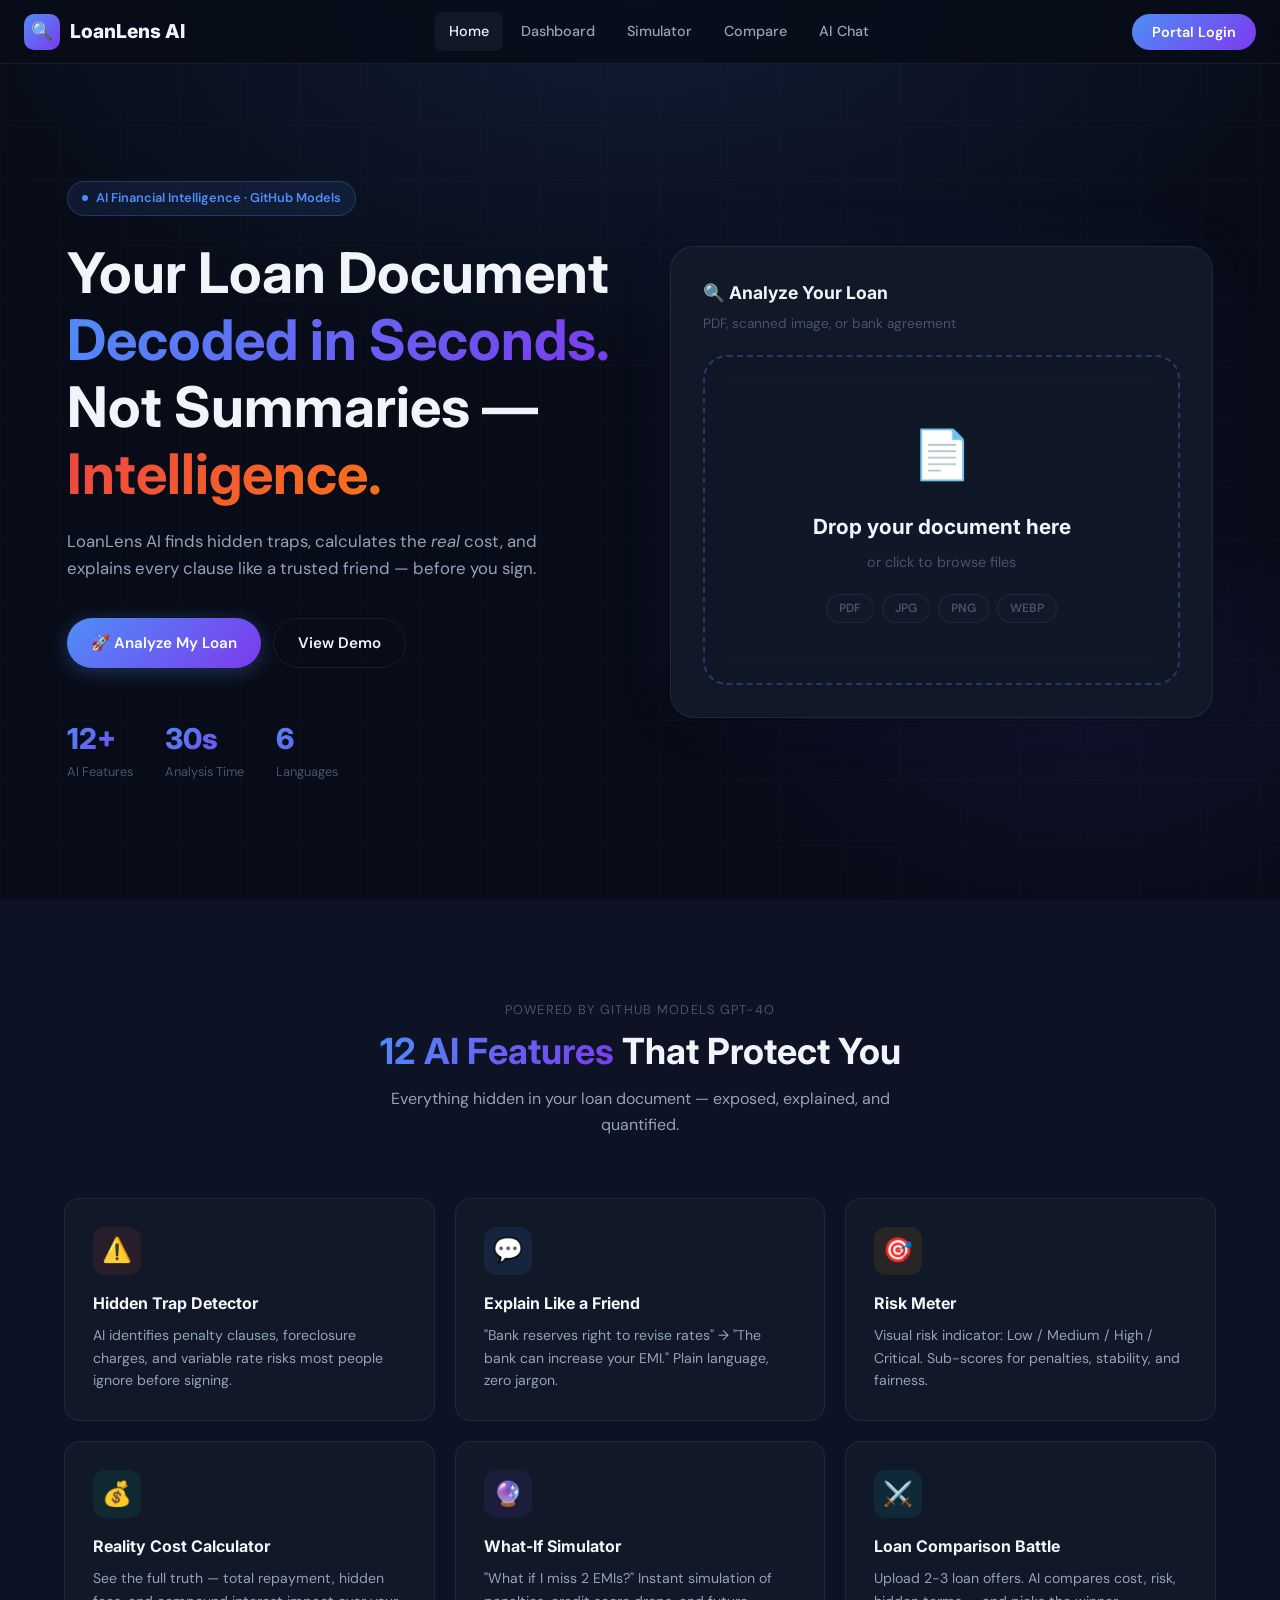
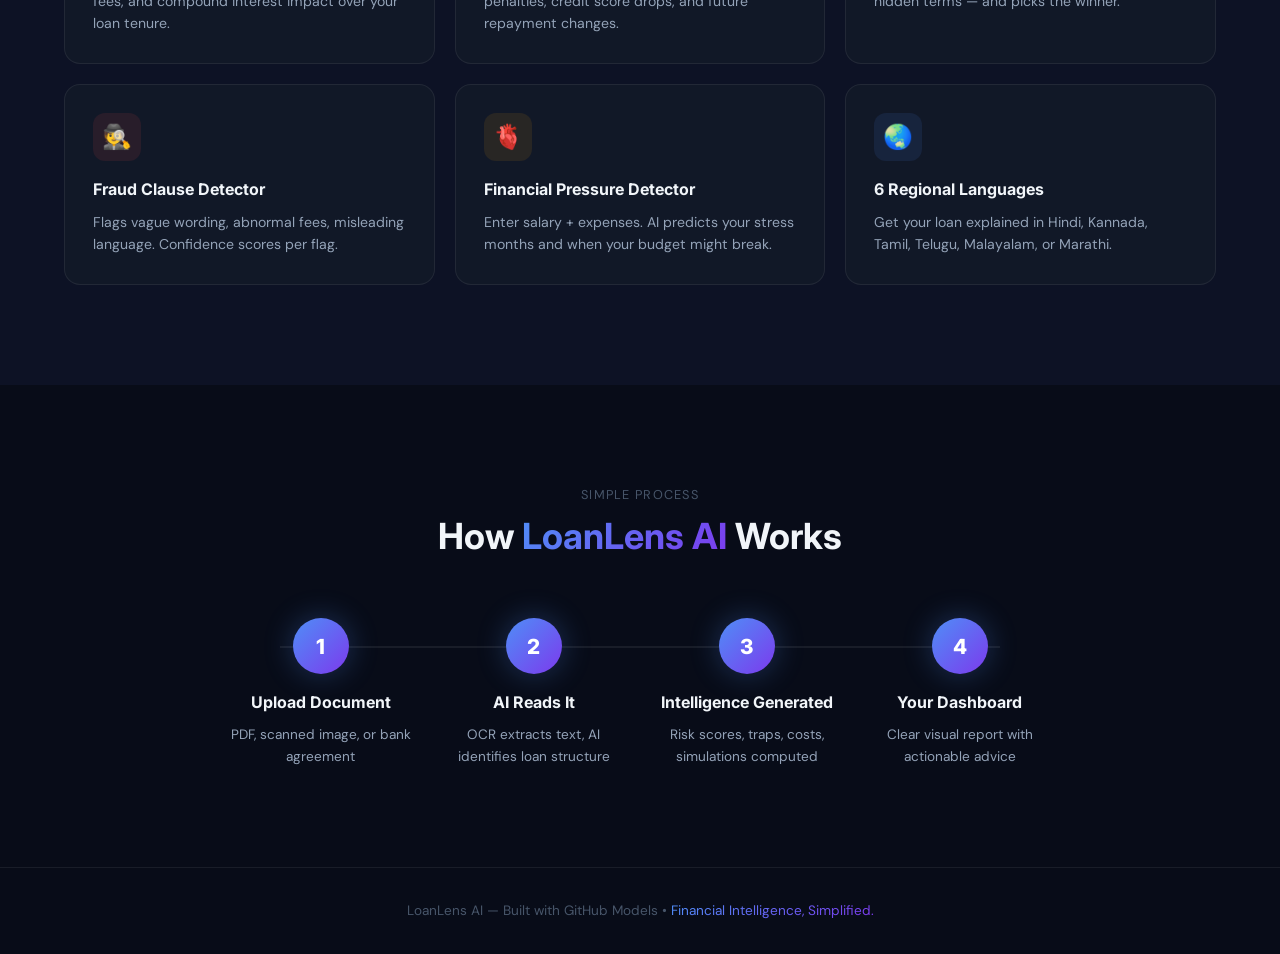
==== frontend/index.html @ 0284c85f "loan-application" ====
<!DOCTYPE html>
<html lang="en">
<head>
  <meta charset="UTF-8" />
  <meta name="viewport" content="width=device-width, initial-scale=1.0" />
  <title>LoanLens AI — AI Financial Intelligence Assistant</title>
  <meta name="description" content="LoanLens AI decodes loan documents — detecting hidden traps, calculating real costs, and explaining legal jargon in plain language." />
  <link rel="stylesheet" href="css/global.css" />
  <style>
    .hero {
      min-height: 100vh; display: flex; align-items: center;
      position: relative; overflow: hidden; padding-top: 64px;
    }
    .hero-bg {
      position: absolute; inset: 0; z-index: 0;
      background: radial-gradient(ellipse 80% 60% at 50% 0%, rgba(79,142,247,0.12) 0%, transparent 70%),
                  radial-gradient(ellipse 50% 40% at 85% 80%, rgba(124,58,237,0.08) 0%, transparent 60%);
    }
    .grid-lines {
      position: absolute; inset: 0; z-index: 0; opacity: 0.03;
      background-image: linear-gradient(rgba(255,255,255,.5) 1px,transparent 1px),
                        linear-gradient(90deg,rgba(255,255,255,.5) 1px,transparent 1px);
      background-size: 60px 60px;
    }
    .hero-inner {
      position: relative; z-index: 1;
      max-width: 1200px; margin: 0 auto; padding: 0 24px;
      display: grid; grid-template-columns: 1fr 1fr; gap: 60px; align-items: center;
    }
    .hero-tag {
      display: inline-flex; align-items: center; gap: 8px;
      background: rgba(79,142,247,0.1); border: 1px solid rgba(79,142,247,0.25);
      border-radius: var(--radius-full); padding: 6px 14px;
      font-size: 0.8rem; font-weight: 600; color: var(--blue);
      margin-bottom: 24px;
    }
    .hero-tag .dot { width:6px;height:6px;background:var(--blue);border-radius:50%; }
    .hero-title { margin-bottom: 20px; }
    .hero-desc { margin-bottom: 36px; font-size: 1.05rem; max-width: 480px; }
    .hero-cta { display: flex; gap: 12px; margin-bottom: 48px; }
    .hero-stats { display: flex; gap: 32px; }
    .hero-stat .num { font-family:'Inter',sans-serif; font-size:1.8rem; font-weight:800; }
    .hero-stat .lbl { font-size:0.8rem; color:var(--text-muted); }

    .upload-card {
      background: var(--bg-card); border: 1px solid var(--border);
      border-radius: var(--radius-xl); padding: 32px;
      box-shadow: var(--shadow-card), var(--shadow-glow);
    }
    .upload-card-title { font-family:'Inter',sans-serif; font-weight:700; font-size:1.1rem; margin-bottom:6px; }
    .upload-card-sub { color:var(--text-muted); font-size:.85rem; margin-bottom:20px; }
    #upload-progress { display:none; text-align:center; padding:16px 0; }
    .progress-step { display:flex;align-items:center;gap:10px;font-size:.85rem;color:var(--text-muted);padding:6px 0; }
    .progress-step.active { color:var(--blue); }
    .progress-step.done { color:var(--green); }
    #upload-error { display:none; margin-top:16px; color:var(--red); font-size:.9rem; background:rgba(239,68,68,0.1); padding:12px; border-radius:var(--radius-sm); }

    .features-section { padding: 100px 0; background: var(--bg-secondary); }
    .section-top { text-align:center; margin-bottom:60px; }
    .section-label { font-size:.8rem; color:var(--text-muted); text-transform:uppercase; letter-spacing:.1em; margin-bottom:10px; }
    .features-grid { display:grid; grid-template-columns:repeat(auto-fit,minmax(280px,1fr)); gap:20px; max-width:1200px; margin:0 auto; padding:0 24px; }
    .feature-card { background:var(--bg-card); border:1px solid var(--border); border-radius:var(--radius-lg); padding:28px; transition:all .3s; }
    .feature-card:hover { border-color:var(--border-accent); transform:translateY(-4px); box-shadow:var(--shadow-blue); }
    .feature-icon { width:48px;height:48px;border-radius:var(--radius-md);display:flex;align-items:center;justify-content:center;font-size:1.5rem;margin-bottom:16px; }
    .feature-title { font-family:'Inter',sans-serif; font-weight:700; margin-bottom:8px; }
    .feature-desc { font-size:.88rem; color:var(--text-secondary); line-height:1.6; }

    .how-section { padding:100px 0; }
    .steps { display:flex; gap:0; max-width:900px; margin:0 auto; padding:0 24px; position:relative; }
    .steps::before { content:''; position:absolute; top:28px; left:90px; right:90px; height:2px; background:var(--border); }
    .step { flex:1; text-align:center; position:relative; z-index:1; padding:0 16px; }
    .step-num { width:56px;height:56px;border-radius:50%;background:var(--grad-blue);color:#fff; font-family:'Inter',sans-serif;font-size:1.3rem;font-weight:800; display:flex;align-items:center;justify-content:center; margin:0 auto 16px; box-shadow:0 0 30px rgba(79,142,247,.3); }
    .step-title { font-family:'Inter',sans-serif; font-weight:700; margin-bottom:8px; }
    .step-desc { font-size:.85rem; color:var(--text-secondary); }
    footer { padding:32px 0; border-top:1px solid var(--border); text-align:center; color:var(--text-muted); font-size:.85rem; }

    @media(max-width:900px){
      .hero-inner { grid-template-columns:1fr; }
      .hero-upload { display:none; }
      .steps { flex-direction:column; gap:32px; }
      .steps::before { display:none; }
    }
  </style>
</head>
<body>
<nav class="navbar">
  <div class="nav-brand"><div class="logo-icon">🔍</div>LoanLens AI</div>
  <div class="nav-links">
    <a href="index.html" class="active">Home</a>
    <a href="dashboard.html">Dashboard</a>
    <a href="simulator.html">Simulator</a>
    <a href="compare.html">Compare</a>
    <a href="chat.html">AI Chat</a>
  </div>
  <div id="navCtaArea">
    <button class="nav-cta" onclick="window.location.href='auth.html'">Portal Login</button>
  </div>
</nav>

<section class="hero">
  <div class="hero-bg"></div><div class="grid-lines"></div>
  <div class="hero-inner">
    <div class="animate-fade-up">
      <div class="hero-tag"><span class="dot"></span> AI Financial Intelligence · GitHub Models</div>
      <h1 class="hero-title">
        Your Loan Document<br>
        <span class="grad-text">Decoded in Seconds.</span><br>
        Not Summaries —<br>
        <span class="grad-text-danger">Intelligence.</span>
      </h1>
      <p class="hero-desc">LoanLens AI finds hidden traps, calculates the <em>real</em> cost, and explains every clause like a trusted friend — before you sign.</p>
      <div class="hero-cta">
        <button class="btn btn-primary" onclick="triggerUploadGuard()">🚀 Analyze My Loan</button>
        <a href="dashboard.html?demo=1" class="btn btn-secondary">View Demo</a>
      </div>
      <div class="hero-stats">
        <div class="hero-stat"><div class="num grad-text">12+</div><div class="lbl">AI Features</div></div>
        <div class="hero-stat"><div class="num grad-text">30s</div><div class="lbl">Analysis Time</div></div>
        <div class="hero-stat"><div class="num grad-text">6</div><div class="lbl">Languages</div></div>
      </div>
    </div>

    <div class="hero-upload animate-fade-up" style="animation-delay:.2s">
      <div class="upload-card">
        <div class="upload-card-title">🔍 Analyze Your Loan</div>
        <div class="upload-card-sub">PDF, scanned image, or bank agreement</div>
        <div class="upload-zone" id="dropZone">
          <div class="upload-icon">📄</div>
          <div class="upload-title">Drop your document here</div>
          <div class="upload-subtitle">or click to browse files</div>
          <div class="upload-formats">
            <span class="upload-format-tag">PDF</span>
            <span class="upload-format-tag">JPG</span>
            <span class="upload-format-tag">PNG</span>
            <span class="upload-format-tag">WEBP</span>
          </div>
        </div>
        <input type="file" id="fileInput" accept=".pdf,.jpg,.jpeg,.png,.webp,.tiff,.bmp" style="display:none" />

        <div id="upload-progress">
          <div class="loading-spinner" style="margin:0 auto 16px"></div>
          <div style="font-weight:600;margin-bottom:12px" id="prog-label">Analyzing document…</div>
          <div class="progress-step active" id="ps1"><span>⏳</span> Extracting text</div>
          <div class="progress-step" id="ps2"><span>○</span> Detecting hidden traps</div>
          <div class="progress-step" id="ps3"><span>○</span> Calculating risk score</div>
          <div class="progress-step" id="ps4"><span>○</span> Computing real cost</div>
          <div class="progress-step" id="ps5"><span>○</span> Building dashboard</div>
        </div>
        <div id="upload-error"></div>
      </div>
    </div>
  </div>
</section>

<section class="features-section">
  <div class="section-top">
    <div class="section-label">Powered by GitHub Models GPT-4o</div>
    <h2><span class="grad-text">12 AI Features</span> That Protect You</h2>
    <p style="color:var(--text-secondary);max-width:500px;margin:.8rem auto 0">Everything hidden in your loan document — exposed, explained, and quantified.</p>
  </div>
  <div class="features-grid">
    <div class="feature-card"><div class="feature-icon" style="background:rgba(239,68,68,.1)">⚠️</div><div class="feature-title">Hidden Trap Detector</div><div class="feature-desc">AI identifies penalty clauses, foreclosure charges, and variable rate risks most people ignore before signing.</div></div>
    <div class="feature-card"><div class="feature-icon" style="background:rgba(79,142,247,.1)">💬</div><div class="feature-title">Explain Like a Friend</div><div class="feature-desc">"Bank reserves right to revise rates" → "The bank can increase your EMI." Plain language, zero jargon.</div></div>
    <div class="feature-card"><div class="feature-icon" style="background:rgba(245,158,11,.1)">🎯</div><div class="feature-title">Risk Meter</div><div class="feature-desc">Visual risk indicator: Low / Medium / High / Critical. Sub-scores for penalties, stability, and fairness.</div></div>
    <div class="feature-card"><div class="feature-icon" style="background:rgba(16,185,129,.1)">💰</div><div class="feature-title">Reality Cost Calculator</div><div class="feature-desc">See the full truth — total repayment, hidden fees, and compound interest impact over your loan tenure.</div></div>
    <div class="feature-card"><div class="feature-icon" style="background:rgba(124,58,237,.1)">🔮</div><div class="feature-title">What-If Simulator</div><div class="feature-desc">"What if I miss 2 EMIs?" Instant simulation of penalties, credit score drops, and future repayment changes.</div></div>
    <div class="feature-card"><div class="feature-icon" style="background:rgba(6,182,212,.1)">⚔️</div><div class="feature-title">Loan Comparison Battle</div><div class="feature-desc">Upload 2-3 loan offers. AI compares cost, risk, hidden terms — and picks the winner.</div></div>
    <div class="feature-card"><div class="feature-icon" style="background:rgba(239,68,68,.1)">🕵️</div><div class="feature-title">Fraud Clause Detector</div><div class="feature-desc">Flags vague wording, abnormal fees, misleading language. Confidence scores per flag.</div></div>
    <div class="feature-card"><div class="feature-icon" style="background:rgba(245,158,11,.1)">🫀</div><div class="feature-title">Financial Pressure Detector</div><div class="feature-desc">Enter salary + expenses. AI predicts your stress months and when your budget might break.</div></div>
    <div class="feature-card"><div class="feature-icon" style="background:rgba(79,142,247,.1)">🌏</div><div class="feature-title">6 Regional Languages</div><div class="feature-desc">Get your loan explained in Hindi, Kannada, Tamil, Telugu, Malayalam, or Marathi.</div></div>
  </div>
</section>

<section class="how-section">
  <div class="section-top" style="padding:0 24px">
    <div class="section-label">Simple Process</div>
    <h2>How <span class="grad-text">LoanLens AI</span> Works</h2>
  </div>
  <div class="steps">
    <div class="step"><div class="step-num">1</div><div class="step-title">Upload Document</div><div class="step-desc">PDF, scanned image, or bank agreement</div></div>
    <div class="step"><div class="step-num">2</div><div class="step-title">AI Reads It</div><div class="step-desc">OCR extracts text, AI identifies loan structure</div></div>
    <div class="step"><div class="step-num">3</div><div class="step-title">Intelligence Generated</div><div class="step-desc">Risk scores, traps, costs, simulations computed</div></div>
    <div class="step"><div class="step-num">4</div><div class="step-title">Your Dashboard</div><div class="step-desc">Clear visual report with actionable advice</div></div>
  </div>
</section>

<footer><div>LoanLens AI &mdash; Built with GitHub Models &bull; <span class="grad-text">Financial Intelligence, Simplified.</span></div></footer>
<div class="toast-container" id="toastBox"></div>

<script>
const API = 'http://localhost:5000';
const dropZone = document.getElementById('dropZone');
const fileInput = document.getElementById('fileInput');

// Profile logic
const user = JSON.parse(localStorage.getItem('ll_user') || 'null');
if(user) {
  document.getElementById('navCtaArea').innerHTML = `
    <span style="font-size:0.85rem; font-weight:700; color:var(--text-secondary); margin-right:12px;">👤 Hi, ${user.name}</span>
    <button class="nav-cta" style="background:var(--red-glow); color:var(--red); border-color:transparent;" onclick="logout()">Logout</button>
  `;
}

function logout() {
  localStorage.removeItem('ll_user');
  window.location.reload();
}

function triggerUploadGuard() {
  if(!localStorage.getItem('ll_user')) {
    toast("🔒 Portal Login required to analyze documents!", "info");
    setTimeout(() => window.location.href = 'auth.html', 1000);
    return;
  }
  fileInput.click();
}

dropZone.addEventListener('click', () => triggerUploadGuard());
dropZone.addEventListener('dragover', e => { e.preventDefault(); dropZone.classList.add('drag-over'); });
dropZone.addEventListener('dragleave', () => dropZone.classList.remove('drag-over'));
dropZone.addEventListener('drop', e => { e.preventDefault(); dropZone.classList.remove('drag-over'); if (e.dataTransfer.files[0]) handleFile(e.dataTransfer.files[0]); });
fileInput.addEventListener('change', () => { if (fileInput.files[0]) handleFile(fileInput.files[0]); });

function step(n, s) {
  const el = document.getElementById('ps'+n);
  if (!el) return;
  el.className = 'progress-step ' + s;
  el.querySelector('span').textContent = s==='done'?'✅':s==='active'?'⏳':'○';
}

async function handleFile(file) {
  if(!localStorage.getItem('ll_user')) {
    window.location.href = 'auth.html';
    return;
  }
  dropZone.style.display = 'none';
  document.getElementById('upload-progress').style.display = 'block';
  document.getElementById('upload-error').style.display = 'none';
  step(1,'active');

  try {
    const fd = new FormData(); fd.append('file', file);
    const ur = await fetch(`${API}/api/upload`, {method:'POST', body:fd});
    const ud = await ur.json();
    if (!ur.ok) throw new Error(ud.error || 'Upload failed');
    step(1,'done'); step(2,'active');
    localStorage.setItem('ll_doc_id', ud.doc_id);
    localStorage.setItem('ll_filename', ud.filename);

    setTimeout(()=>{ step(2,'done'); step(3,'active'); }, 4000);
    setTimeout(()=>{ step(3,'done'); step(4,'active'); }, 9000);
    setTimeout(()=>{ step(4,'done'); step(5,'active'); }, 14000);

    const ar = await fetch(`${API}/api/analyze/${ud.doc_id}`, {method:'POST'});
    const ad = await ar.json();
    if (!ar.ok) throw new Error(ad.error || 'Analysis failed');
    step(5,'done');
    localStorage.setItem('ll_analysis', JSON.stringify(ad));
    toast('✅ Done! Loading dashboard…','success');
    setTimeout(() => window.location.href='dashboard.html', 800);
  } catch(e) {
    dropZone.style.display = 'block';
    document.getElementById('upload-progress').style.display = 'none';
    const err = document.getElementById('upload-error');
    err.textContent = '⚠️ ' + e.message; err.style.display='block';
    toast('❌ ' + e.message, 'error');
  }
}

function toast(msg, type='info') {
  const c = document.getElementById('toastBox');
  const t = document.createElement('div');
  t.className = `toast ${type}`; t.textContent = msg;
  c.appendChild(t); setTimeout(() => t.remove(), 3500);
}
</script>
</body>
</html>
---- frontend/css/global.css ----
/* ============================================================
   LoanLens AI — Global Design System
   ============================================================ */

@import url('https://fonts.googleapis.com/css2?family=Inter:wght@300;400;500;600;700;800;900&family=DM+Sans:wght@300;400;500;600;700&family=JetBrains+Mono:wght@400;500&display=swap');

/* ── CSS Variables ─────────────────────────────────────── */
:root {
  /* Base Colors */
  --bg-primary:     #080C18;
  --bg-secondary:   #0D1225;
  --bg-card:        #111827;
  --bg-card-hover:  #162035;
  --bg-glass:       rgba(17, 24, 39, 0.7);

  /* Accent Colors */
  --blue:           #4F8EF7;
  --blue-dark:      #2563EB;
  --blue-glow:      rgba(79, 142, 247, 0.25);
  --purple:         #7C3AED;
  --purple-glow:    rgba(124, 58, 237, 0.2);
  --cyan:           #06B6D4;

  /* Status Colors */
  --green:          #10B981;
  --green-glow:     rgba(16, 185, 129, 0.2);
  --amber:          #F59E0B;
  --amber-glow:     rgba(245, 158, 11, 0.2);
  --orange:         #F97316;
  --orange-glow:    rgba(249, 115, 22, 0.2);
  --red:            #EF4444;
  --red-glow:       rgba(239, 68, 68, 0.2);
  --red-dark:       #DC2626;

  /* Text */
  --text-primary:   #F1F5F9;
  --text-secondary: #94A3B8;
  --text-muted:     #475569;
  --text-accent:    #4F8EF7;

  /* Borders */
  --border:         rgba(255,255,255,0.07);
  --border-accent:  rgba(79,142,247,0.3);
  --border-glow:    rgba(79,142,247,0.5);

  /* Gradients */
  --grad-blue:      linear-gradient(135deg, #4F8EF7, #7C3AED);
  --grad-danger:    linear-gradient(135deg, #EF4444, #F97316);
  --grad-safe:      linear-gradient(135deg, #10B981, #06B6D4);
  --grad-amber:     linear-gradient(135deg, #F59E0B, #F97316);
  --grad-hero:      linear-gradient(135deg, #080C18 0%, #0D1225 50%, #111827 100%);

  /* Spacing */
  --radius-sm:  8px;
  --radius-md:  12px;
  --radius-lg:  16px;
  --radius-xl:  24px;
  --radius-full: 9999px;

  /* Shadows */
  --shadow-blue:    0 0 30px rgba(79,142,247,0.15);
  --shadow-card:    0 4px 24px rgba(0,0,0,0.4);
  --shadow-glow:    0 0 60px rgba(79,142,247,0.08);
}

/* ── Reset ──────────────────────────────────────────────── */
*, *::before, *::after { box-sizing: border-box; margin: 0; padding: 0; }
html { scroll-behavior: smooth; }
body {
  font-family: 'DM Sans', sans-serif;
  background: var(--bg-primary);
  color: var(--text-primary);
  min-height: 100vh;
  line-height: 1.6;
  overflow-x: hidden;
}
a { color: inherit; text-decoration: none; }
button { cursor: pointer; font-family: inherit; }
img { max-width: 100%; }

/* ── Scrollbar ──────────────────────────────────────────── */
::-webkit-scrollbar { width: 6px; }
::-webkit-scrollbar-track { background: var(--bg-secondary); }
::-webkit-scrollbar-thumb { background: var(--border-accent); border-radius: 3px; }

/* ── Typography ─────────────────────────────────────────── */
h1,h2,h3,h4,h5,h6 { font-family: 'Inter', sans-serif; font-weight: 700; line-height: 1.2; }
h1 { font-size: clamp(2rem, 5vw, 3.5rem); }
h2 { font-size: clamp(1.5rem, 3vw, 2.25rem); }
h3 { font-size: clamp(1.1rem, 2vw, 1.5rem); }
p  { color: var(--text-secondary); }

/* ── Layout ─────────────────────────────────────────────── */
.container { max-width: 1200px; margin: 0 auto; padding: 0 24px; }
.page-wrapper { display: flex; min-height: 100vh; }

/* ── Navbar ─────────────────────────────────────────────── */
.navbar {
  position: fixed; top: 0; left: 0; right: 0; z-index: 100;
  background: rgba(8,12,24,0.85);
  backdrop-filter: blur(20px);
  border-bottom: 1px solid var(--border);
  padding: 0 24px;
  height: 64px;
  display: flex; align-items: center; justify-content: space-between;
}
.nav-brand {
  display: flex; align-items: center; gap: 10px;
  font-family: 'Inter', sans-serif; font-weight: 800; font-size: 1.2rem;
}
.nav-brand .logo-icon {
  width: 36px; height: 36px; border-radius: 10px;
  background: var(--grad-blue);
  display: flex; align-items: center; justify-content: center;
  font-size: 1.1rem;
}
.nav-links { display: flex; align-items: center; gap: 4px; }
.nav-links a {
  padding: 8px 14px; border-radius: var(--radius-sm);
  font-size: 0.9rem; font-weight: 500; color: var(--text-secondary);
  transition: all 0.2s;
}
.nav-links a:hover, .nav-links a.active {
  background: var(--bg-card); color: var(--text-primary);
}
.nav-cta {
  background: var(--grad-blue); border: none;
  padding: 9px 20px; border-radius: var(--radius-full);
  font-size: 0.9rem; font-weight: 600; color: #fff;
  transition: all 0.2s;
}
.nav-cta:hover { opacity: 0.85; transform: translateY(-1px); }

/* ── Sidebar (Dashboard Layout) ─────────────────────────── */
.sidebar {
  width: 240px; min-height: 100vh;
  background: var(--bg-secondary);
  border-right: 1px solid var(--border);
  position: fixed; top: 64px; left: 0; bottom: 0;
  padding: 24px 12px;
  display: flex; flex-direction: column; gap: 4px;
  overflow-y: auto;
}
.sidebar-label {
  font-size: 0.7rem; font-weight: 600; text-transform: uppercase;
  letter-spacing: 0.08em; color: var(--text-muted);
  padding: 16px 12px 8px;
}
.sidebar-item {
  display: flex; align-items: center; gap: 10px;
  padding: 10px 12px; border-radius: var(--radius-sm);
  font-size: 0.9rem; font-weight: 500; color: var(--text-secondary);
  transition: all 0.2s; cursor: pointer; border: none;
  background: none; width: 100%; text-align: left;
}
.sidebar-item:hover { background: var(--bg-card); color: var(--text-primary); }
.sidebar-item.active { background: var(--blue-glow); color: var(--blue); }
.sidebar-item .icon { font-size: 1rem; width: 20px; text-align: center; }

.main-content {
  margin-left: 240px;
  margin-top: 64px;
  padding: 32px;
  flex: 1;
  min-height: calc(100vh - 64px);
}

/* ── Cards ──────────────────────────────────────────────── */
.card {
  background: var(--bg-card);
  border: 1px solid var(--border);
  border-radius: var(--radius-lg);
  padding: 24px;
  transition: all 0.3s;
}
.card:hover { border-color: var(--border-accent); box-shadow: var(--shadow-blue); }
.card-glass {
  background: var(--bg-glass);
  backdrop-filter: blur(12px);
  border: 1px solid var(--border);
  border-radius: var(--radius-lg);
  padding: 24px;
}
.card-header { display: flex; align-items: center; justify-content: space-between; margin-bottom: 20px; }
.card-title { font-family: 'Inter', sans-serif; font-weight: 700; font-size: 1rem; display: flex; align-items: center; gap: 8px; }

/* ── Buttons ─────────────────────────────────────────────── */
.btn {
  display: inline-flex; align-items: center; justify-content: center; gap: 8px;
  padding: 12px 24px; border-radius: var(--radius-full);
  font-size: 0.95rem; font-weight: 600; border: none;
  transition: all 0.25s; cursor: pointer;
}
.btn-primary {
  background: var(--grad-blue); color: #fff;
  box-shadow: 0 4px 20px rgba(79,142,247,0.3);
}
.btn-primary:hover { transform: translateY(-2px); box-shadow: 0 8px 30px rgba(79,142,247,0.4); }
.btn-secondary {
  background: transparent; color: var(--text-primary);
  border: 1px solid var(--border);
}
.btn-secondary:hover { border-color: var(--border-accent); background: var(--bg-card); }
.btn-danger { background: var(--grad-danger); color: #fff; }
.btn-success { background: var(--grad-safe); color: #fff; }
.btn-sm { padding: 8px 16px; font-size: 0.85rem; }

/* ── Badges ─────────────────────────────────────────────── */
.badge {
  display: inline-flex; align-items: center; gap: 4px;
  padding: 4px 10px; border-radius: var(--radius-full);
  font-size: 0.75rem; font-weight: 600; text-transform: uppercase; letter-spacing: 0.05em;
}
.badge-green  { background: var(--green-glow);  color: var(--green);  }
.badge-amber  { background: var(--amber-glow);  color: var(--amber);  }
.badge-orange { background: var(--orange-glow); color: var(--orange); }
.badge-red    { background: var(--red-glow);    color: var(--red);    }
.badge-blue   { background: var(--blue-glow);   color: var(--blue);   }
.badge-purple { background: var(--purple-glow); color: var(--purple); }

/* ── Risk Meter ─────────────────────────────────────────── */
.risk-meter-wrap { position: relative; width: 180px; height: 180px; margin: 0 auto; }
.risk-meter-svg { width: 100%; height: 100%; }
.risk-label { position: absolute; bottom: 20px; left: 50%; transform: translateX(-50%); text-align: center; }
.risk-score-text { font-family: 'Inter', sans-serif; font-size: 2rem; font-weight: 800; }
.risk-level-text { font-size: 0.8rem; font-weight: 600; text-transform: uppercase; letter-spacing: 0.05em; }

/* ── Progress Bar ────────────────────────────────────────── */
.progress-wrap { margin-bottom: 16px; }
.progress-label { display: flex; justify-content: space-between; margin-bottom: 6px; font-size: 0.85rem; }
.progress-bar {
  height: 8px; background: var(--border);
  border-radius: var(--radius-full); overflow: hidden;
}
.progress-fill {
  height: 100%; border-radius: var(--radius-full);
  transition: width 1.2s cubic-bezier(0.4,0,0.2,1);
  background: var(--grad-blue);
}

/* ── Alert / Trap Cards ─────────────────────────────────── */
.trap-card {
  border-radius: var(--radius-md); padding: 18px;
  border-left: 3px solid var(--red);
  background: linear-gradient(90deg, rgba(239,68,68,0.06) 0%, var(--bg-card) 100%);
  margin-bottom: 12px; transition: all 0.25s;
}
.trap-card:hover { transform: translateX(4px); }
.trap-card.severity-critical { border-left-color: var(--red); }
.trap-card.severity-high     { border-left-color: var(--orange); background: linear-gradient(90deg, rgba(249,115,22,0.06) 0%, var(--bg-card) 100%); }
.trap-card.severity-medium   { border-left-color: var(--amber); background: linear-gradient(90deg, rgba(245,158,11,0.06) 0%, var(--bg-card) 100%); }
.trap-card.severity-low      { border-left-color: var(--green); background: linear-gradient(90deg, rgba(16,185,129,0.06) 0%, var(--bg-card) 100%); }
.trap-title { font-family: 'Inter', sans-serif; font-weight: 700; font-size: 0.95rem; margin-bottom: 6px; display: flex; align-items: center; gap: 8px; }
.trap-legal { font-family: 'JetBrains Mono', monospace; font-size: 0.8rem; color: var(--text-muted); background: rgba(0,0,0,0.3); padding: 8px 12px; border-radius: var(--radius-sm); margin: 8px 0; }
.trap-plain { font-size: 0.9rem; color: var(--text-secondary); }
.trap-impact { font-size: 0.85rem; color: var(--amber); margin-top: 6px; }
.trap-advice { font-size: 0.85rem; color: var(--green); margin-top: 4px; }

/* ── Upload Zone ─────────────────────────────────────────── */
.upload-zone {
  border: 2px dashed var(--border-accent);
  border-radius: var(--radius-xl);
  padding: 60px 40px;
  text-align: center;
  background: var(--bg-glass);
  backdrop-filter: blur(12px);
  transition: all 0.3s;
  cursor: pointer;
  position: relative;
}
.upload-zone:hover, .upload-zone.drag-over {
  border-color: var(--blue);
  background: rgba(79,142,247,0.05);
  box-shadow: 0 0 40px rgba(79,142,247,0.15);
}
.upload-icon { font-size: 3rem; margin-bottom: 16px; }
.upload-title { font-family: 'Inter', sans-serif; font-weight: 700; font-size: 1.3rem; margin-bottom: 8px; }
.upload-subtitle { color: var(--text-muted); font-size: 0.9rem; }
.upload-formats { display: flex; gap: 8px; justify-content: center; margin-top: 20px; flex-wrap: wrap; }
.upload-format-tag {
  padding: 4px 12px; border-radius: var(--radius-full);
  background: var(--bg-card); border: 1px solid var(--border);
  font-size: 0.75rem; font-weight: 600; color: var(--text-muted);
  text-transform: uppercase;
}

/* ── Stat Card ───────────────────────────────────────────── */
.stat-grid { display: grid; grid-template-columns: repeat(auto-fit, minmax(180px, 1fr)); gap: 16px; margin-bottom: 32px; }
.stat-card {
  background: var(--bg-card); border: 1px solid var(--border);
  border-radius: var(--radius-md); padding: 20px;
  position: relative; overflow: hidden;
  transition: all 0.3s;
}
.stat-card::before {
  content: ''; position: absolute; top: 0; left: 0; right: 0; height: 2px;
  background: var(--grad-blue);
}
.stat-card.danger::before { background: var(--grad-danger); }
.stat-card.safe::before { background: var(--grad-safe); }
.stat-card.amber::before { background: var(--grad-amber); }
.stat-card:hover { transform: translateY(-3px); box-shadow: var(--shadow-card); }
.stat-label { font-size: 0.8rem; color: var(--text-muted); text-transform: uppercase; letter-spacing: 0.05em; margin-bottom: 8px; }
.stat-value { font-family: 'Inter', sans-serif; font-size: 1.6rem; font-weight: 800; }
.stat-note { font-size: 0.8rem; color: var(--text-muted); margin-top: 4px; }

/* ── Section Header ─────────────────────────────────────── */
.section-header { display: flex; align-items: center; justify-content: space-between; margin-bottom: 24px; }
.section-title { font-family: 'Inter', sans-serif; font-size: 1.2rem; font-weight: 700; display: flex; align-items: center; gap: 8px; }
.section-divider { height: 1px; background: var(--border); margin: 32px 0; }

/* ── Toggle / Switch ─────────────────────────────────────── */
.mode-toggle {
  display: flex; background: var(--bg-secondary);
  border: 1px solid var(--border); border-radius: var(--radius-full); padding: 4px;
}
.mode-btn {
  padding: 8px 16px; border-radius: var(--radius-full); border: none;
  background: none; color: var(--text-muted); font-size: 0.85rem; font-weight: 600;
  transition: all 0.2s; cursor: pointer;
}
.mode-btn.active { background: var(--blue); color: #fff; }

/* ── Chat Bubble ─────────────────────────────────────────── */
.chat-bubble { max-width: 80%; padding: 14px 18px; border-radius: 16px; margin-bottom: 12px; }
.chat-bubble.user { background: var(--blue); margin-left: auto; border-bottom-right-radius: 4px; }
.chat-bubble.ai { background: var(--bg-card); border: 1px solid var(--border); border-bottom-left-radius: 4px; }
.chat-bubble p { color: var(--text-primary); font-size: 0.9rem; margin: 0; }

/* ── Grid Layouts ────────────────────────────────────────── */
.grid-2 { display: grid; grid-template-columns: 1fr 1fr; gap: 20px; }
.grid-3 { display: grid; grid-template-columns: 1fr 1fr 1fr; gap: 20px; }
.grid-auto { display: grid; grid-template-columns: repeat(auto-fit, minmax(280px, 1fr)); gap: 20px; }

/* ── Loading States ─────────────────────────────────────── */
.loading-spinner {
  width: 40px; height: 40px;
  border: 3px solid var(--border);
  border-top-color: var(--blue);
  border-radius: 50%;
  animation: spin 0.8s linear infinite;
}
@keyframes spin { to { transform: rotate(360deg); } }

.skeleton {
  background: linear-gradient(90deg, var(--bg-card) 25%, var(--bg-card-hover) 50%, var(--bg-card) 75%);
  background-size: 200% 100%;
  animation: shimmer 1.5s infinite;
  border-radius: var(--radius-md);
}
@keyframes shimmer { to { background-position: -200% 0; } }

/* ── Animations ─────────────────────────────────────────── */
@keyframes fadeInUp {
  from { opacity: 0; transform: translateY(24px); }
  to   { opacity: 1; transform: translateY(0); }
}
@keyframes fadeIn {
  from { opacity: 0; }
  to   { opacity: 1; }
}
@keyframes pulse-glow {
  0%, 100% { box-shadow: 0 0 20px rgba(79,142,247,0.2); }
  50%       { box-shadow: 0 0 40px rgba(79,142,247,0.4); }
}
@keyframes float {
  0%, 100% { transform: translateY(0); }
  50%       { transform: translateY(-8px); }
}
@keyframes counter { from { opacity: 0; } to { opacity: 1; } }

.animate-fade-up   { animation: fadeInUp 0.6s ease forwards; }
.animate-fade-in   { animation: fadeIn 0.4s ease forwards; }
.animate-pulse-glow { animation: pulse-glow 2s ease-in-out infinite; }
.animate-float     { animation: float 4s ease-in-out infinite; }

/* Stagger children */
.stagger > *:nth-child(1) { animation-delay: 0.05s; }
.stagger > *:nth-child(2) { animation-delay: 0.10s; }
.stagger > *:nth-child(3) { animation-delay: 0.15s; }
.stagger > *:nth-child(4) { animation-delay: 0.20s; }
.stagger > *:nth-child(5) { animation-delay: 0.25s; }
.stagger > *:nth-child(6) { animation-delay: 0.30s; }

/* ── Responsive ─────────────────────────────────────────── */
@media (max-width: 1024px) {
  .sidebar { display: none; }
  .main-content { margin-left: 0; }
  .grid-2, .grid-3 { grid-template-columns: 1fr; }
}
@media (max-width: 640px) {
  .container { padding: 0 16px; }
  .main-content { padding: 16px; }
  .card { padding: 16px; }
  .btn { padding: 10px 18px; }
}

/* ── Toast Notification ─────────────────────────────────── */
.toast-container { position: fixed; bottom: 24px; right: 24px; z-index: 1000; display: flex; flex-direction: column; gap: 8px; }
.toast {
  min-width: 280px; padding: 14px 18px;
  background: var(--bg-card); border: 1px solid var(--border);
  border-radius: var(--radius-md); box-shadow: var(--shadow-card);
  display: flex; align-items: center; gap: 10px;
  animation: fadeInUp 0.3s ease forwards;
  font-size: 0.9rem;
}
.toast.success { border-left: 3px solid var(--green); }
.toast.error   { border-left: 3px solid var(--red); }
.toast.info    { border-left: 3px solid var(--blue); }

/* ── Gradient Text ───────────────────────────────────────── */
.grad-text {
  background: var(--grad-blue);
  -webkit-background-clip: text;
  -webkit-text-fill-color: transparent;
  background-clip: text;
}
.grad-text-danger {
  background: var(--grad-danger);
  -webkit-background-clip: text;
  -webkit-text-fill-color: transparent;
  background-clip: text;
}
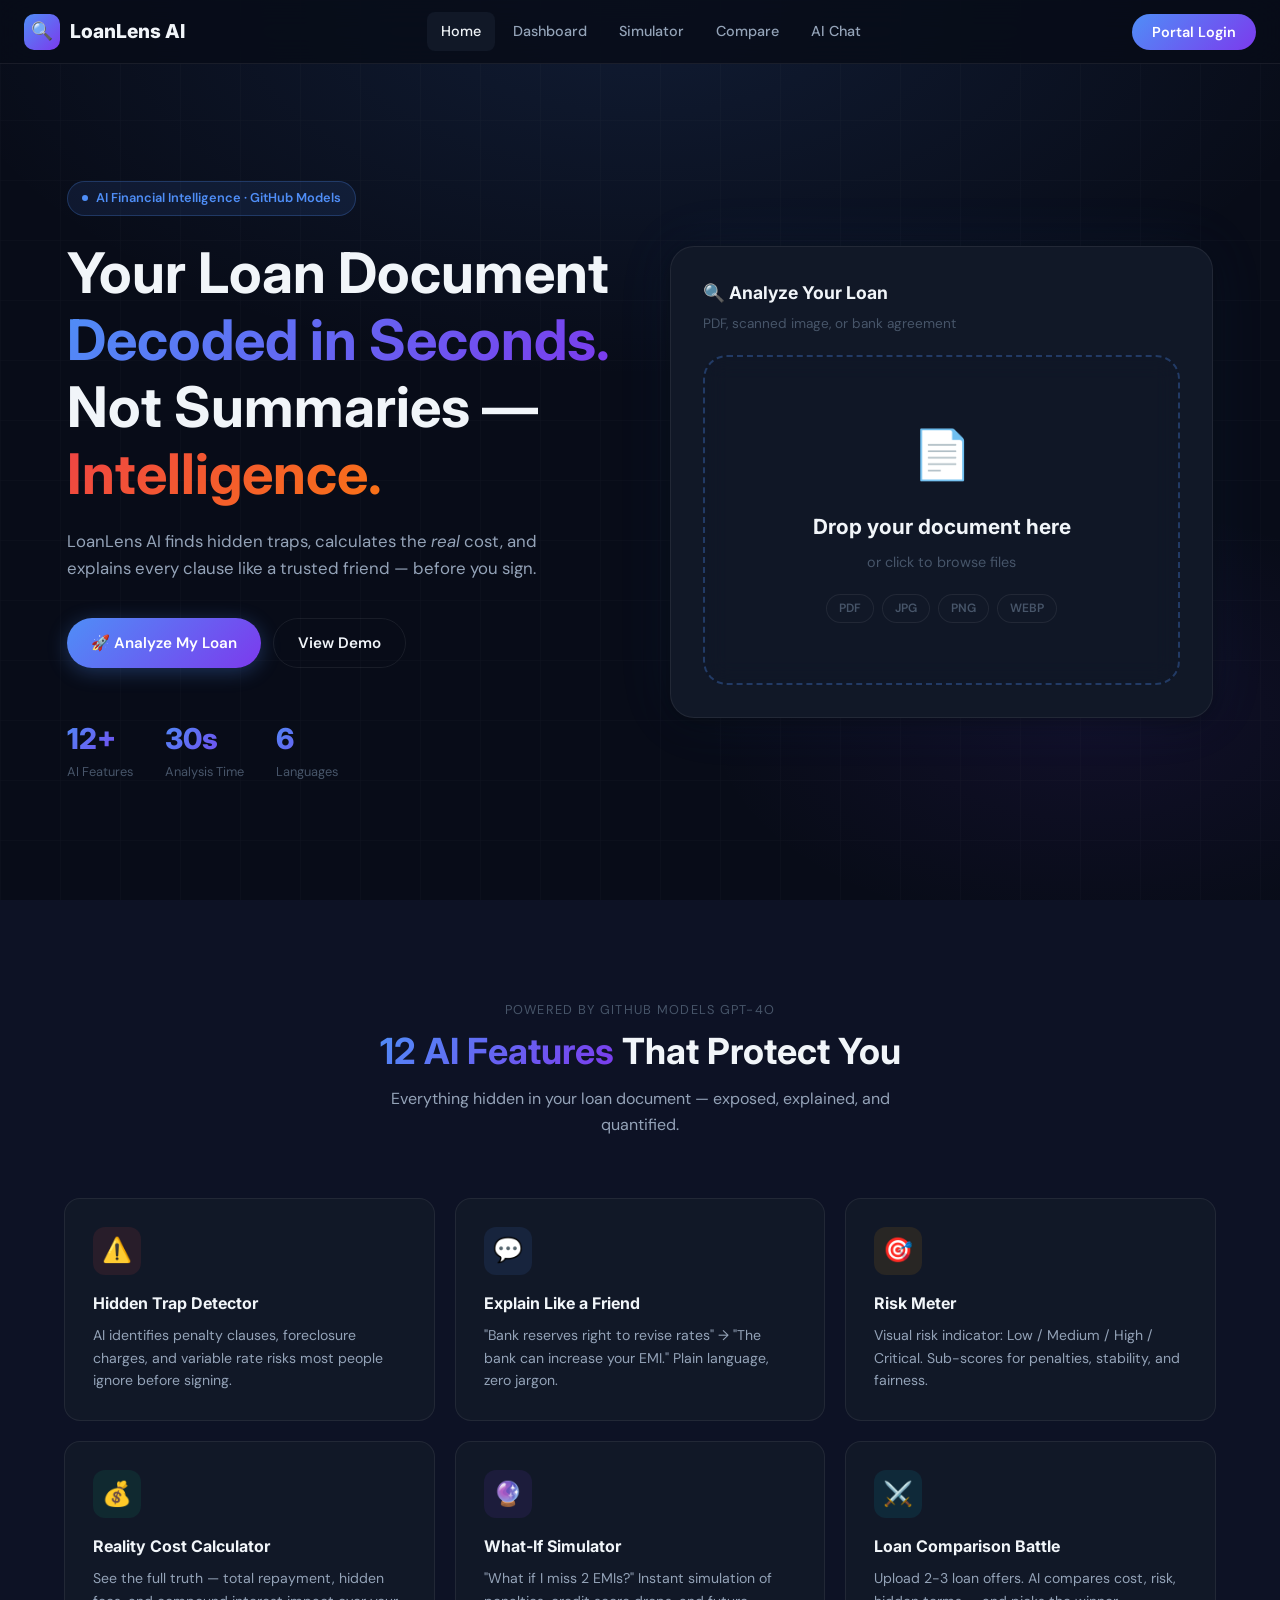
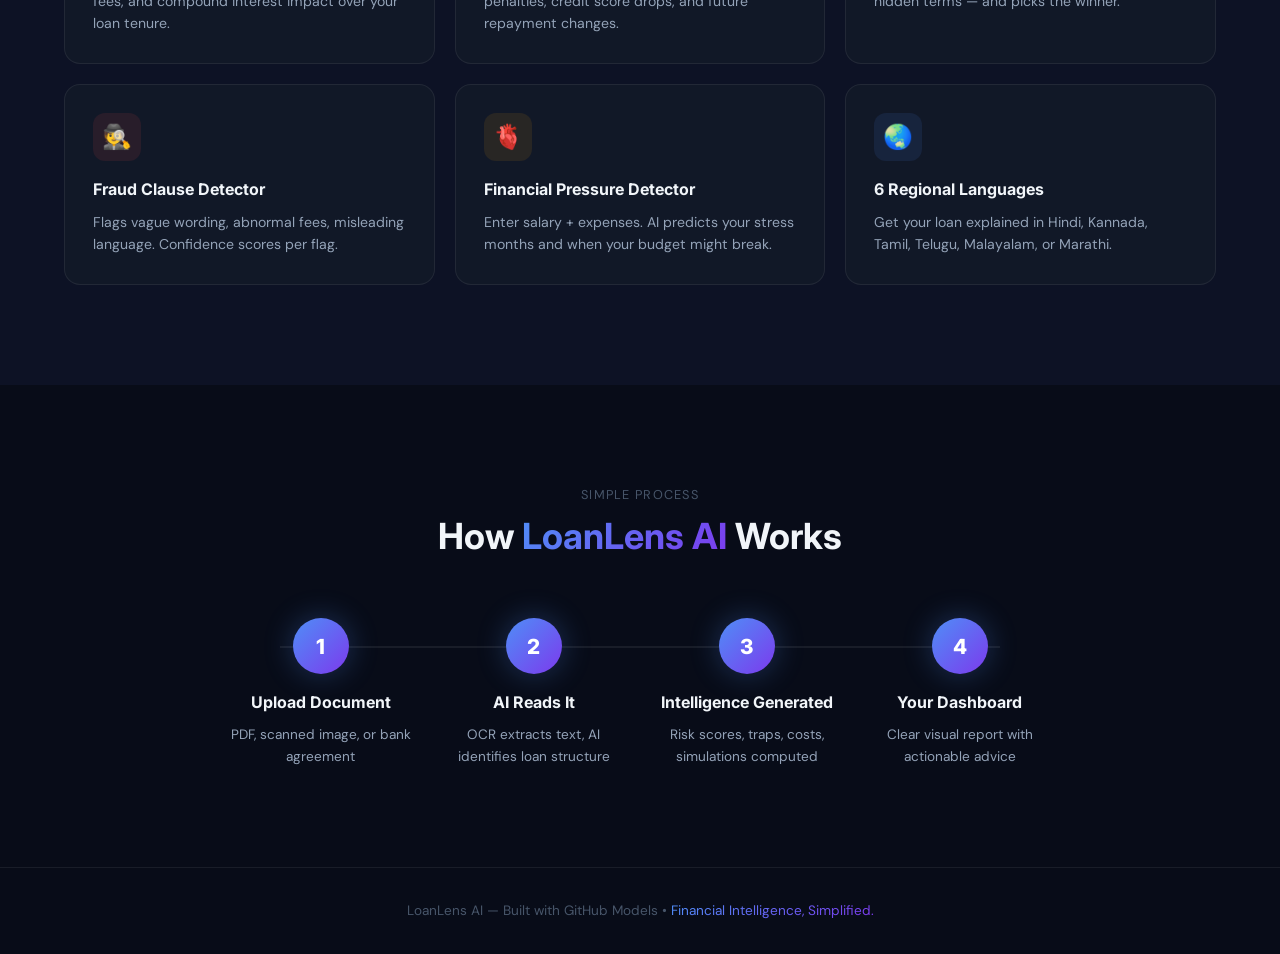
==== commit 8ddc55a9: "loan_application" ====
--- a/frontend/index.html
+++ b/frontend/index.html
@@ -92,8 +92,11 @@
     <a href="compare.html">Compare</a>
     <a href="chat.html">AI Chat</a>
   </div>
-  <div id="navCtaArea">
+  <div style="display:flex; align-items:center; gap:16px;">
+    <div id="google_translate_element"></div>
+    <div id="navCtaArea">
     <button class="nav-cta" onclick="window.location.href='auth.html'">Portal Login</button>
+  </div>
   </div>
 </nav>
 
@@ -274,6 +277,19 @@
   c.appendChild(t); setTimeout(() => t.remove(), 3500);
 }
 </script>
+
+<!-- Google Translate Script -->
+<script type="text/javascript">
+function googleTranslateElementInit() {
+  new google.translate.TranslateElement({
+    pageLanguage: 'en',
+    includedLanguages: 'en,hi,kn,ta,te,ml,mr',
+    layout: google.translate.TranslateElement.InlineLayout.SIMPLE,
+    autoDisplay: false
+  }, 'google_translate_element');
+}
+</script>
+<script type="text/javascript" src="//translate.google.com/translate_a/element.js?cb=googleTranslateElementInit"></script>
 </body>
 </html>
 
--- a/frontend/css/global.css
+++ b/frontend/css/global.css
@@ -422,3 +422,41 @@
   -webkit-text-fill-color: transparent;
   background-clip: text;
 }
+
+/* ── Google Translate Custom Styling ─────────────────────── */
+#google_translate_element {
+  display: flex;
+  align-items: center;
+}
+
+.goog-te-gadget {
+  font-family: 'Inter', sans-serif !important;
+  color: transparent !important;
+  font-size: 0 !important;
+}
+
+.goog-te-gadget .goog-te-combo {
+  font-family: 'Inter', sans-serif !important;
+  background: var(--bg-secondary);
+  color: var(--text-primary);
+  border: 1px solid var(--border);
+  border-radius: var(--radius-md);
+  padding: 6px 12px;
+  font-size: 0.85rem;
+  font-weight: 500;
+  outline: none;
+  cursor: pointer;
+  transition: all 0.2s;
+  margin: 0;
+}
+
+.goog-te-gadget .goog-te-combo:hover, .goog-te-gadget .goog-te-combo:focus {
+  border-color: var(--blue);
+  background: var(--bg-card);
+}
+
+/* Hide the annoying Google Translate banner */
+body { top: 0 !important; }
+.skiptranslate iframe { display: none !important; }
+#goog-gt-tt, .goog-te-balloon-frame { display: none !important; }
+.goog-text-highlight { background: none !important; box-shadow: none !important; }
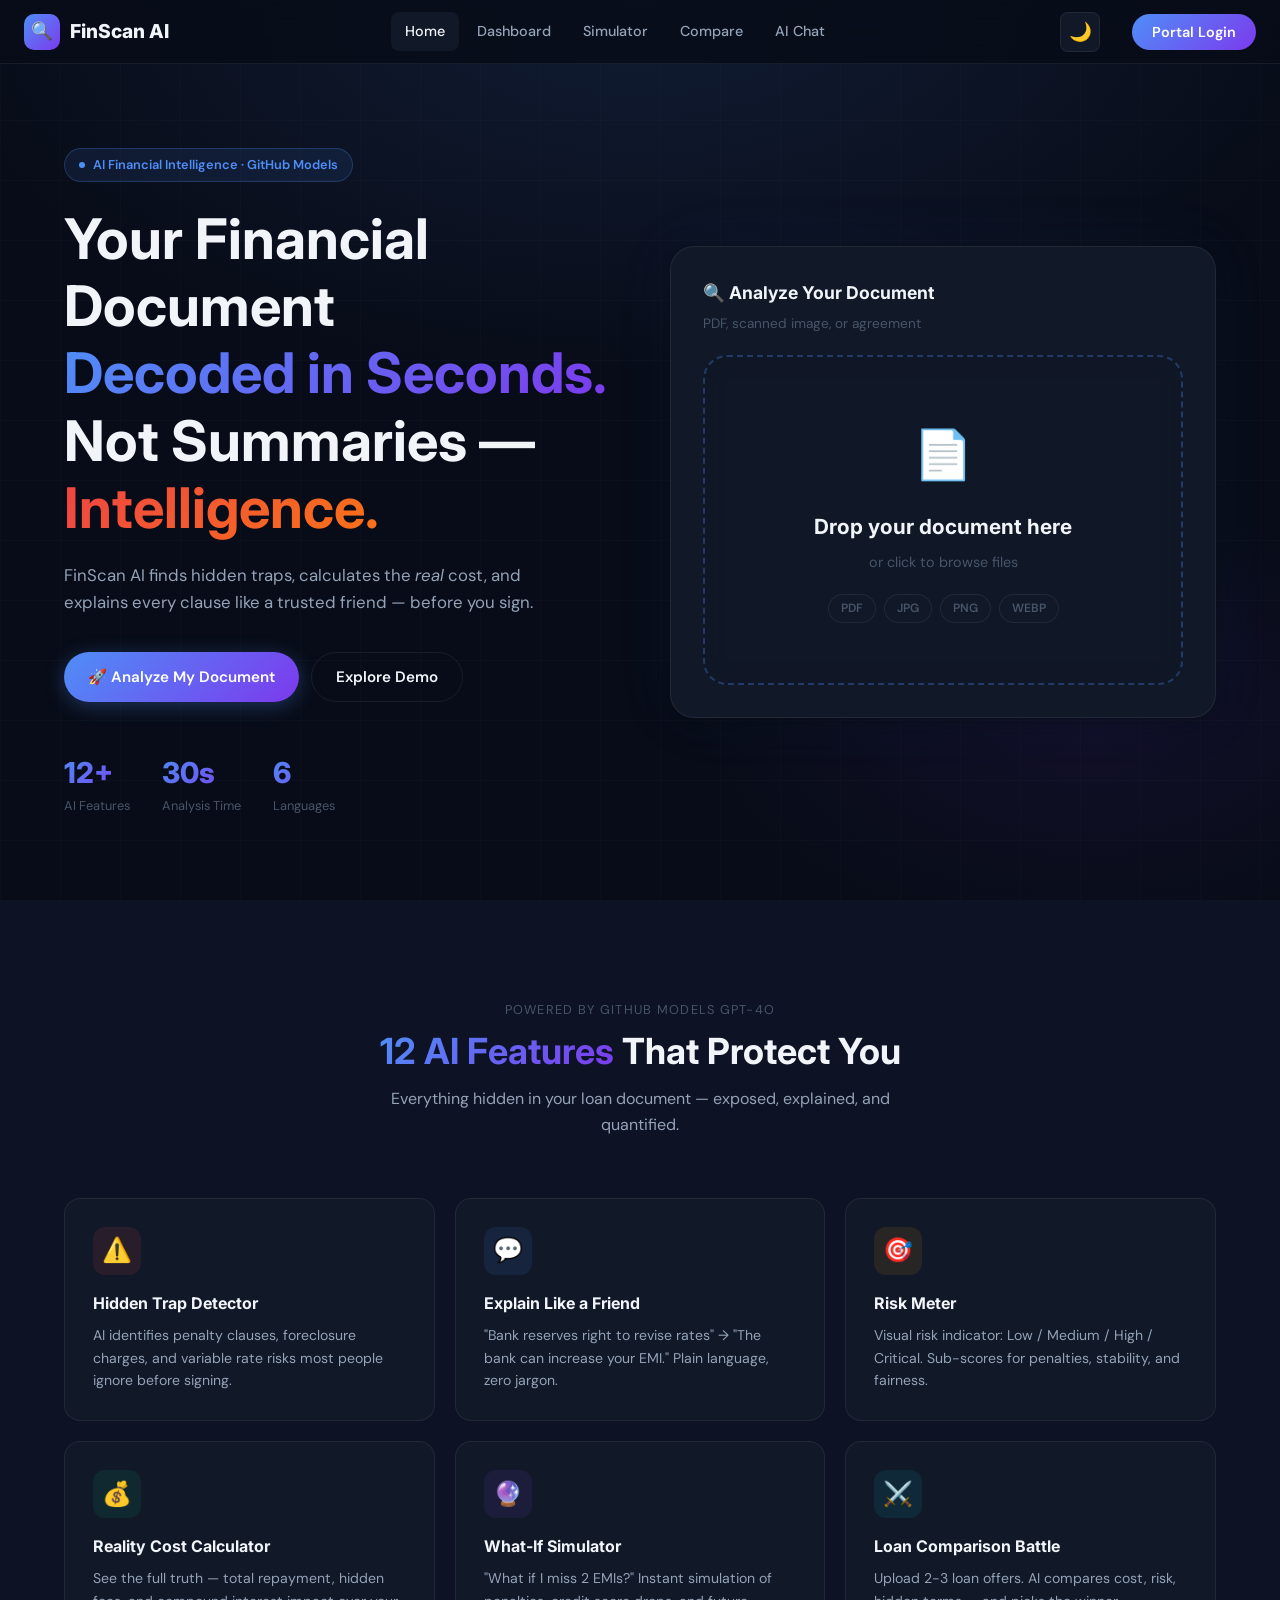
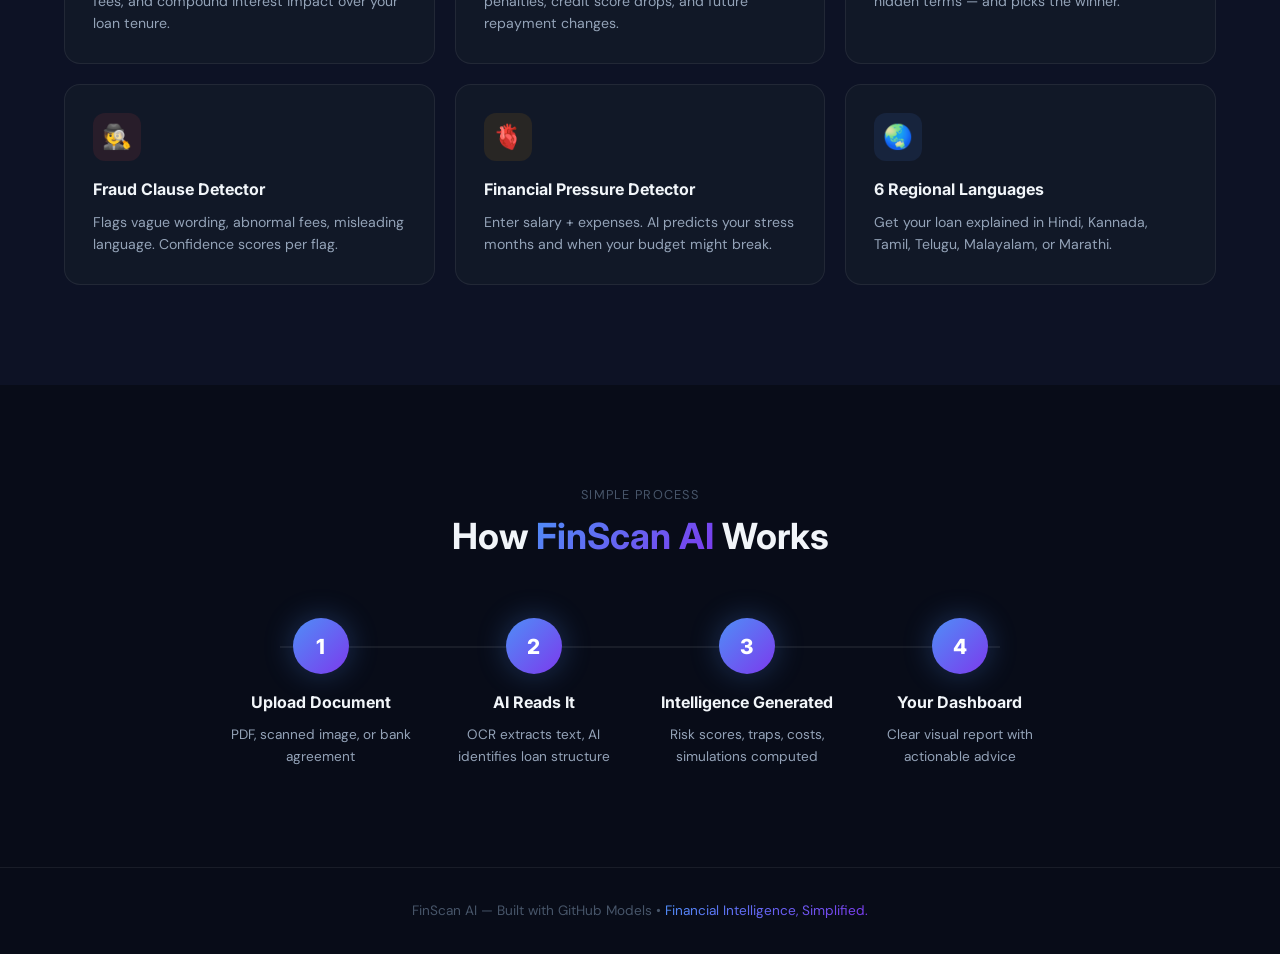
==== commit 750074ab: "loan-app" ====
--- a/frontend/index.html
+++ b/frontend/index.html
@@ -3,8 +3,15 @@
 <head>
   <meta charset="UTF-8" />
   <meta name="viewport" content="width=device-width, initial-scale=1.0" />
-  <title>LoanLens AI — AI Financial Intelligence Assistant</title>
-  <meta name="description" content="LoanLens AI decodes loan documents — detecting hidden traps, calculating real costs, and explaining legal jargon in plain language." />
+  <title>FinScan AI — AI Financial Intelligence Assistant</title>
+  <script>
+    // Theme Flash Prevention
+    (function() {
+      const theme = localStorage.getItem('ll_theme') || 'dark';
+      document.documentElement.setAttribute('data-theme', theme);
+    })();
+  </script>
+  <meta name="description" content="FinScan AI decodes loan documents — detecting hidden traps, calculating real costs, and explaining legal jargon in plain language." />
   <link rel="stylesheet" href="css/global.css" />
   <style>
     .hero {
@@ -84,7 +91,7 @@
 </head>
 <body>
 <nav class="navbar">
-  <div class="nav-brand"><div class="logo-icon">🔍</div>LoanLens AI</div>
+  <div class="nav-brand"><div class="logo-icon">🔍</div>FinScan AI</div>
   <div class="nav-links">
     <a href="index.html" class="active">Home</a>
     <a href="dashboard.html">Dashboard</a>
@@ -93,6 +100,7 @@
     <a href="chat.html">AI Chat</a>
   </div>
   <div style="display:flex; align-items:center; gap:16px;">
+    <button class="theme-toggle-btn" id="themeToggleBtn" onclick="toggleTheme()" title="Switch Theme">🌙</button>
     <div id="google_translate_element"></div>
     <div id="navCtaArea">
     <button class="nav-cta" onclick="window.location.href='auth.html'">Portal Login</button>
@@ -106,15 +114,15 @@
     <div class="animate-fade-up">
       <div class="hero-tag"><span class="dot"></span> AI Financial Intelligence · GitHub Models</div>
       <h1 class="hero-title">
-        Your Loan Document<br>
+        Your Financial Document<br>
         <span class="grad-text">Decoded in Seconds.</span><br>
         Not Summaries —<br>
         <span class="grad-text-danger">Intelligence.</span>
       </h1>
-      <p class="hero-desc">LoanLens AI finds hidden traps, calculates the <em>real</em> cost, and explains every clause like a trusted friend — before you sign.</p>
+      <p class="hero-desc">FinScan AI finds hidden traps, calculates the <em>real</em> cost, and explains every clause like a trusted friend — before you sign.</p>
       <div class="hero-cta">
-        <button class="btn btn-primary" onclick="triggerUploadGuard()">🚀 Analyze My Loan</button>
-        <a href="dashboard.html?demo=1" class="btn btn-secondary">View Demo</a>
+        <button class="btn btn-primary" onclick="triggerUploadGuard()">🚀 Analyze My Document</button>
+        <a href="dashboard.html?demo=1" class="btn btn-secondary">Explore Demo</a>
       </div>
       <div class="hero-stats">
         <div class="hero-stat"><div class="num grad-text">12+</div><div class="lbl">AI Features</div></div>
@@ -125,8 +133,8 @@
 
     <div class="hero-upload animate-fade-up" style="animation-delay:.2s">
       <div class="upload-card">
-        <div class="upload-card-title">🔍 Analyze Your Loan</div>
-        <div class="upload-card-sub">PDF, scanned image, or bank agreement</div>
+        <div class="upload-card-title">🔍 Analyze Your Document</div>
+        <div class="upload-card-sub">PDF, scanned image, or agreement</div>
         <div class="upload-zone" id="dropZone">
           <div class="upload-icon">📄</div>
           <div class="upload-title">Drop your document here</div>
@@ -177,7 +185,7 @@
 <section class="how-section">
   <div class="section-top" style="padding:0 24px">
     <div class="section-label">Simple Process</div>
-    <h2>How <span class="grad-text">LoanLens AI</span> Works</h2>
+    <h2>How <span class="grad-text">FinScan AI</span> Works</h2>
   </div>
   <div class="steps">
     <div class="step"><div class="step-num">1</div><div class="step-title">Upload Document</div><div class="step-desc">PDF, scanned image, or bank agreement</div></div>
@@ -187,11 +195,11 @@
   </div>
 </section>
 
-<footer><div>LoanLens AI &mdash; Built with GitHub Models &bull; <span class="grad-text">Financial Intelligence, Simplified.</span></div></footer>
+<footer><div>FinScan AI &mdash; Built with GitHub Models &bull; <span class="grad-text">Financial Intelligence, Simplified.</span></div></footer>
 <div class="toast-container" id="toastBox"></div>
 
 <script>
-const API = 'http://localhost:5000';
+const API = window.location.origin.includes('localhost') || window.location.origin.includes('127.0.0.1') || window.location.origin === 'null' ? 'http://localhost:5000' : '';
 const dropZone = document.getElementById('dropZone');
 const fileInput = document.getElementById('fileInput');
 
@@ -276,6 +284,32 @@
   t.className = `toast ${type}`; t.textContent = msg;
   c.appendChild(t); setTimeout(() => t.remove(), 3500);
 }
+
+// Initialize Theme Switcher Icon
+function initThemeBtn() {
+  const currentTheme = localStorage.getItem('ll_theme') || 'dark';
+  const btn = document.getElementById('themeToggleBtn');
+  if (btn) {
+    btn.textContent = currentTheme === 'light' ? '☀️' : '🌙';
+  }
+}
+
+function toggleTheme() {
+  const currentTheme = document.documentElement.getAttribute('data-theme') || 'dark';
+  const newTheme = currentTheme === 'light' ? 'dark' : 'light';
+  document.documentElement.setAttribute('data-theme', newTheme);
+  localStorage.setItem('ll_theme', newTheme);
+  
+  const btn = document.getElementById('themeToggleBtn');
+  if (btn) {
+    btn.textContent = newTheme === 'light' ? '☀️' : '🌙';
+  }
+  
+  window.dispatchEvent(new Event('themeChanged'));
+  toast(`☀️ Theme switched to ${newTheme} mode!`, 'success');
+}
+
+initThemeBtn();
 </script>
 
 <!-- Google Translate Script -->
@@ -293,3 +327,4 @@
 </body>
 </html>
 
+
--- a/frontend/css/global.css
+++ b/frontend/css/global.css
@@ -1,5 +1,5 @@
-/* ============================================================
-   LoanLens AI — Global Design System
+﻿/* ============================================================
+   FinScan AI — Global Design System
    ============================================================ */
 
 @import url('https://fonts.googleapis.com/css2?family=Inter:wght@300;400;500;600;700;800;900&family=DM+Sans:wght@300;400;500;600;700&family=JetBrains+Mono:wght@400;500&display=swap');
@@ -204,6 +204,13 @@
 .btn-danger { background: var(--grad-danger); color: #fff; }
 .btn-success { background: var(--grad-safe); color: #fff; }
 .btn-sm { padding: 8px 16px; font-size: 0.85rem; }
+
+@keyframes pulseGlow {
+  0%,100% { box-shadow: 0 4px 20px rgba(79,142,247,0.3); }
+  50%      { box-shadow: 0 6px 32px rgba(79,142,247,0.6), 0 0 16px rgba(79,142,247,0.4); }
+}
+.animate-pulse-glow { animation: pulseGlow 2.5s ease-in-out infinite; }
+.animate-pulse-glow:disabled { animation: none; }
 
 /* ── Badges ─────────────────────────────────────────────── */
 .badge {
@@ -460,3 +467,320 @@
 .skiptranslate iframe { display: none !important; }
 #goog-gt-tt, .goog-te-balloon-frame { display: none !important; }
 .goog-text-highlight { background: none !important; box-shadow: none !important; }
+
+/* ============================================================
+   FinScan AI — Interactive Reader & Highlighting Styles
+   ============================================================ */
+
+/* Document Reader Split Pane Layout */
+.reader-container {
+  display: grid;
+  grid-template-columns: 3fr 2fr;
+  gap: 24px;
+  margin-top: 16px;
+  align-items: start;
+}
+
+@media (max-width: 1024px) {
+  .reader-container {
+    grid-template-columns: 1fr;
+  }
+}
+
+.reader-doc-pane {
+  background: var(--bg-card);
+  border: 1px solid var(--border);
+  border-radius: var(--radius-lg);
+  padding: 32px;
+  max-height: 700px;
+  overflow-y: auto;
+  font-family: 'DM Sans', sans-serif;
+  font-size: 1rem;
+  line-height: 1.8;
+  color: var(--text-primary);
+  white-space: pre-wrap;
+  position: relative;
+}
+
+.reader-sidebar-pane {
+  display: flex;
+  flex-direction: column;
+  gap: 16px;
+}
+
+/* Beautiful Interactive Mark Highlights */
+.highlight-mark {
+  background-color: var(--highlight-bg, rgba(79, 142, 247, 0.2));
+  color: var(--text-primary);
+  border-bottom: 2px solid var(--highlight-border, var(--blue));
+  padding: 2px 4px;
+  border-radius: 4px;
+  cursor: pointer;
+  transition: all 0.2s ease-in-out;
+  position: relative;
+}
+
+.highlight-mark:hover {
+  background-color: var(--highlight-bg-hover, rgba(79, 142, 247, 0.3));
+  box-shadow: 0 0 12px var(--highlight-glow, rgba(79, 142, 247, 0.25));
+}
+
+/* Severity Theme Variables */
+.highlight-mark.severity-critical {
+  --highlight-bg: rgba(239, 68, 68, 0.18);
+  --highlight-bg-hover: rgba(239, 68, 68, 0.28);
+  --highlight-border: var(--red);
+  --highlight-glow: rgba(239, 68, 68, 0.35);
+}
+
+.highlight-mark.severity-high {
+  --highlight-bg: rgba(249, 115, 22, 0.18);
+  --highlight-bg-hover: rgba(249, 115, 22, 0.28);
+  --highlight-border: var(--orange);
+  --highlight-glow: rgba(249, 115, 22, 0.35);
+}
+
+.highlight-mark.severity-medium {
+  --highlight-bg: rgba(245, 158, 11, 0.18);
+  --highlight-bg-hover: rgba(245, 158, 11, 0.28);
+  --highlight-border: var(--amber);
+  --highlight-glow: rgba(245, 158, 11, 0.35);
+}
+
+.highlight-mark.severity-low {
+  --highlight-bg: rgba(16, 185, 129, 0.18);
+  --highlight-bg-hover: rgba(16, 185, 129, 0.28);
+  --highlight-border: var(--green);
+  --highlight-glow: rgba(16, 185, 129, 0.35);
+}
+
+/* Glassmorphic Live Details Card on Sidebar */
+.reader-detail-card {
+  background: var(--bg-glass);
+  border: 1px solid var(--border);
+  border-radius: var(--radius-lg);
+  padding: 24px;
+  backdrop-filter: blur(12px);
+  box-shadow: var(--shadow-card);
+  transition: all 0.3s ease;
+  min-height: 220px;
+}
+
+.reader-detail-card.active {
+  border-color: var(--border-accent);
+  box-shadow: var(--shadow-blue);
+}
+
+/* PDF Export Print Template Styling */
+.pdf-print-container {
+  padding: 40px;
+  background: #ffffff;
+  color: #0f172a;
+  font-family: 'Inter', sans-serif;
+  max-width: 800px;
+  margin: 0 auto;
+}
+
+.pdf-header {
+  border-bottom: 2px solid #3b82f6;
+  padding-bottom: 20px;
+  margin-bottom: 30px;
+  display: flex;
+  justify-content: space-between;
+  align-items: center;
+}
+
+.pdf-title-brand {
+  font-size: 24px;
+  font-weight: 800;
+  color: #1e3a8a;
+}
+
+.pdf-section {
+  margin-bottom: 30px;
+}
+
+.pdf-section-title {
+  font-size: 16px;
+  font-weight: 700;
+  color: #1e3a8a;
+  border-bottom: 1px solid #e2e8f0;
+  padding-bottom: 6px;
+  margin-bottom: 15px;
+  text-transform: uppercase;
+  letter-spacing: 0.05em;
+}
+
+.pdf-grid-stats {
+  display: grid;
+  grid-template-columns: repeat(3, 1fr);
+  gap: 15px;
+  margin-bottom: 25px;
+}
+
+.pdf-stat-box {
+  background: #f8fafc;
+  border: 1px solid #e2e8f0;
+  border-radius: 8px;
+  padding: 15px;
+  text-align: center;
+}
+
+.pdf-stat-label {
+  font-size: 10px;
+  text-transform: uppercase;
+  color: #64748b;
+  margin-bottom: 4px;
+}
+
+.pdf-stat-val {
+  font-size: 18px;
+  font-weight: 800;
+  color: #0f172a;
+}
+
+.pdf-doc-body {
+  font-size: 12px;
+  line-height: 1.7;
+  color: #334155;
+  white-space: pre-wrap;
+  background: #f8fafc;
+  border: 1px solid #e2e8f0;
+  border-radius: 8px;
+  padding: 24px;
+}
+
+.pdf-highlight {
+  font-weight: 600;
+  padding: 2px 4px;
+  border-radius: 4px;
+}
+
+.pdf-highlight.severity-critical { background: #fee2e2; border-bottom: 2px solid #ef4444; color: #991b1b; }
+.pdf-highlight.severity-high     { background: #ffedd5; border-bottom: 2px solid #f97316; color: #9a3412; }
+.pdf-highlight.severity-medium   { background: #fef3c7; border-bottom: 2px solid #f59e0b; color: #92400e; }
+.pdf-highlight.severity-low      { background: #d1fae5; border-bottom: 2px solid #10b981; color: #065f46; }
+
+.pdf-table {
+  width: 100%;
+  border-collapse: collapse;
+  margin-top: 15px;
+  font-size: 11px;
+}
+
+.pdf-table th, .pdf-table td {
+  border: 1px solid #e2e8f0;
+  padding: 10px;
+  text-align: left;
+}
+
+.pdf-table th {
+  background: #f1f5f9;
+  font-weight: 700;
+  color: #1e293b;
+}
+
+.pdf-footer {
+  text-align: center;
+  font-size: 10px;
+  color: #64748b;
+  border-top: 1px solid #e2e8f0;
+  padding-top: 15px;
+  margin-top: 40px;
+}
+
+/* ============================================================
+   FinScan AI — Premium Light Theme & Input Overrides
+   ============================================================ */
+[data-theme="light"] {
+  --bg-primary:     #F8FAFC;
+  --bg-secondary:   #F1F5F9;
+  --bg-card:        #FFFFFF;
+  --bg-card-hover:  #E2E8F0;
+  --bg-glass:       rgba(255, 255, 255, 0.85);
+
+  --text-primary:   #0F172A;
+  --text-secondary: #475569;
+  --text-muted:     #64748B;
+  --text-accent:    #2563EB;
+
+  --border:         rgba(15, 23, 42, 0.08);
+  --border-accent:  rgba(37, 99, 235, 0.2);
+  --border-glow:    rgba(37, 99, 235, 0.4);
+
+  --grad-hero:      linear-gradient(135deg, #F8FAFC 0%, #F1F5F9 50%, #E2E8F0 100%);
+  --shadow-card:    0 10px 30px rgba(15, 23, 42, 0.05);
+  --shadow-blue:    0 0 20px rgba(37, 99, 235, 0.1);
+  --blue-glow:      rgba(37, 99, 235, 0.1);
+}
+
+[data-theme="light"] input, 
+[data-theme="light"] select, 
+[data-theme="light"] textarea {
+  color: #0F172A !important;
+  background-color: #FFFFFF !important;
+  border-color: rgba(15, 23, 42, 0.15) !important;
+}
+
+[data-theme="light"] input::placeholder {
+  color: #94A3B8 !important;
+}
+
+/* Specific component fixes for light mode */
+[data-theme="light"] .navbar {
+  background: rgba(255, 255, 255, 0.85) !important;
+  border-bottom: 1px solid rgba(15, 23, 42, 0.08) !important;
+}
+
+[data-theme="light"] .sidebar {
+  background: #F1F5F9 !important;
+  border-right: 1px solid rgba(15, 23, 42, 0.08) !important;
+}
+
+[data-theme="light"] .card {
+  box-shadow: 0 10px 30px rgba(15, 23, 42, 0.04) !important;
+}
+
+[data-theme="light"] .sidebar-item.active {
+  background: #FFFFFF !important;
+  border-color: var(--blue) !important;
+}
+
+[data-theme="light"] .month-box {
+  background: #FFFFFF !important;
+}
+
+[data-theme="light"] .stat-card {
+  background: #FFFFFF !important;
+  box-shadow: 0 4px 12px rgba(15, 23, 42, 0.03);
+}
+
+[data-theme="light"] .trap-card {
+  background: #FFFFFF !important;
+  box-shadow: 0 4px 12px rgba(15, 23, 42, 0.03);
+}
+
+/* Theme Toggle Button */
+.theme-toggle-btn {
+  background: var(--bg-card);
+  border: 1px solid var(--border);
+  color: var(--text-primary);
+  width: 40px;
+  height: 40px;
+  border-radius: var(--radius-sm);
+  display: flex;
+  align-items: center;
+  justify-content: center;
+  font-size: 1.15rem;
+  transition: all 0.3s cubic-bezier(0.4, 0, 0.2, 1);
+  cursor: pointer;
+}
+.theme-toggle-btn:hover {
+  border-color: var(--blue);
+  background: var(--bg-card-hover);
+  transform: rotate(15deg) scale(1.05);
+  box-shadow: var(--shadow-blue);
+}
+
+
+
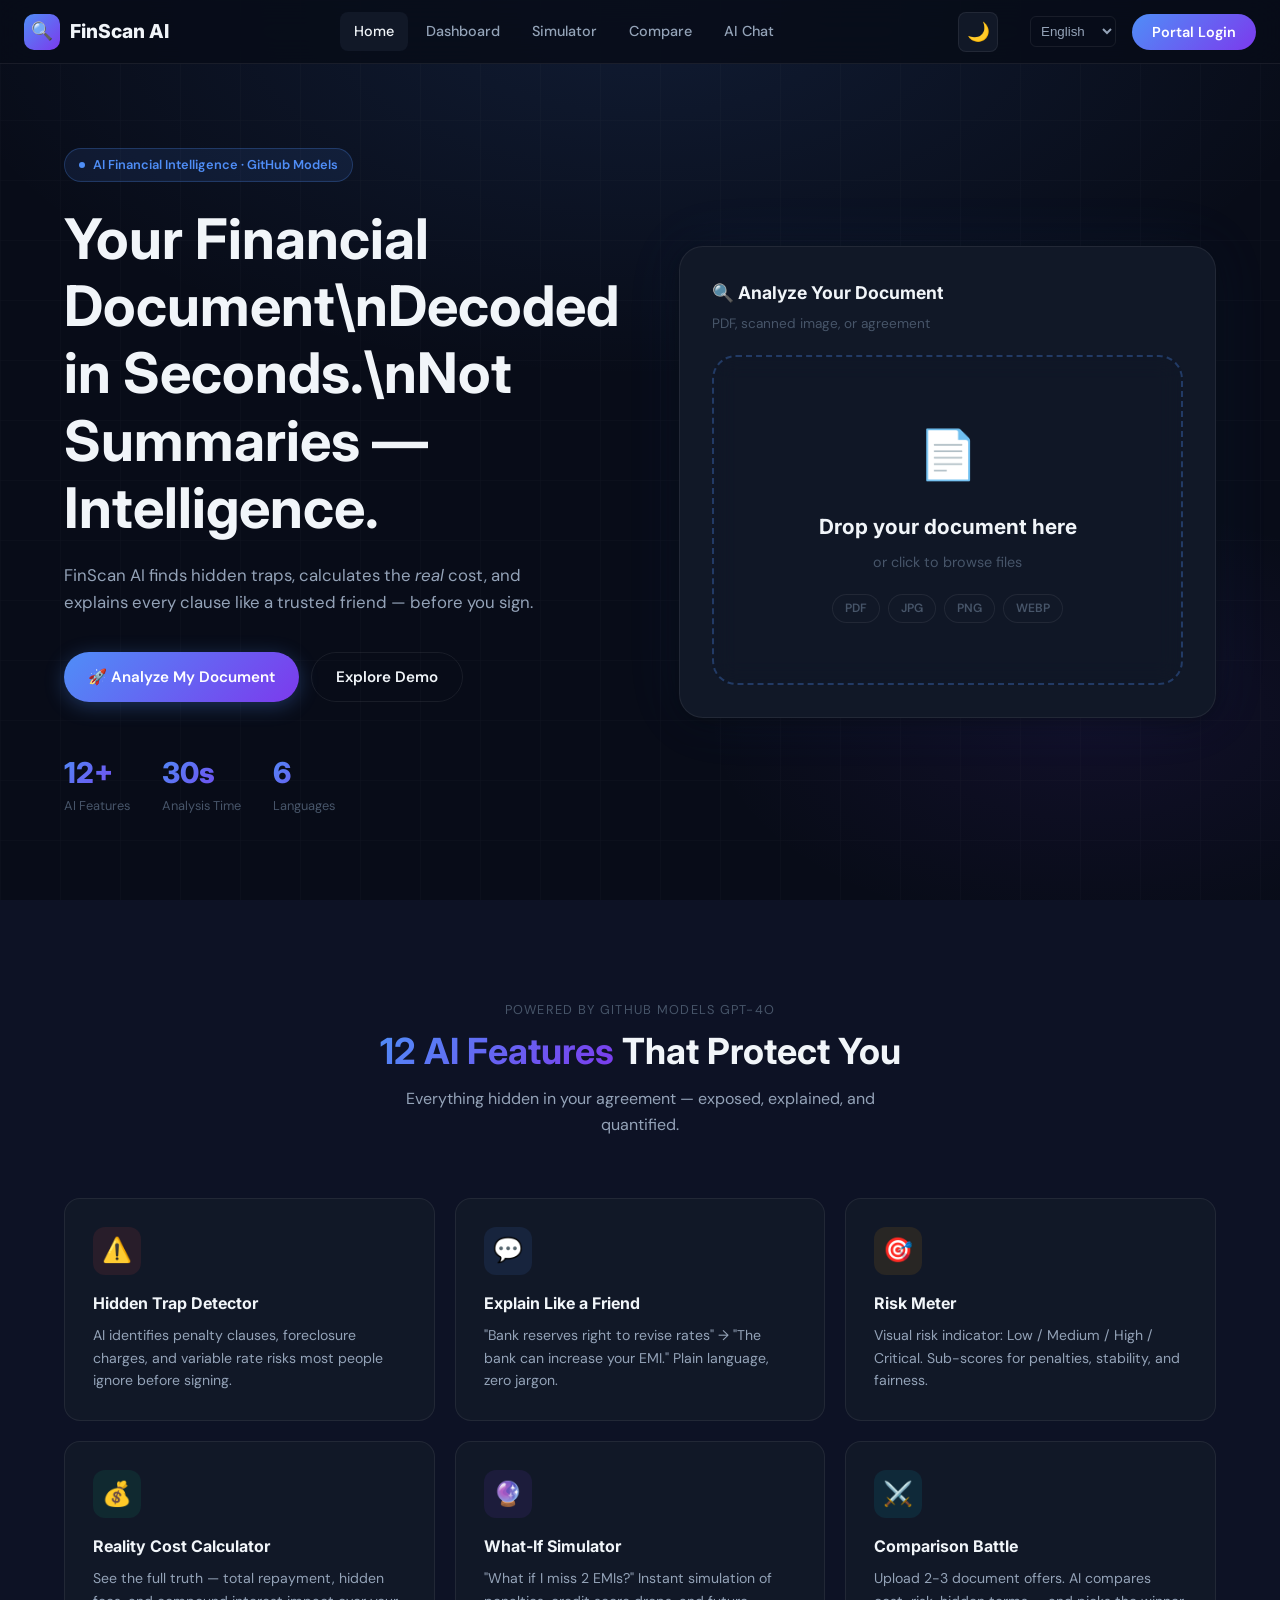
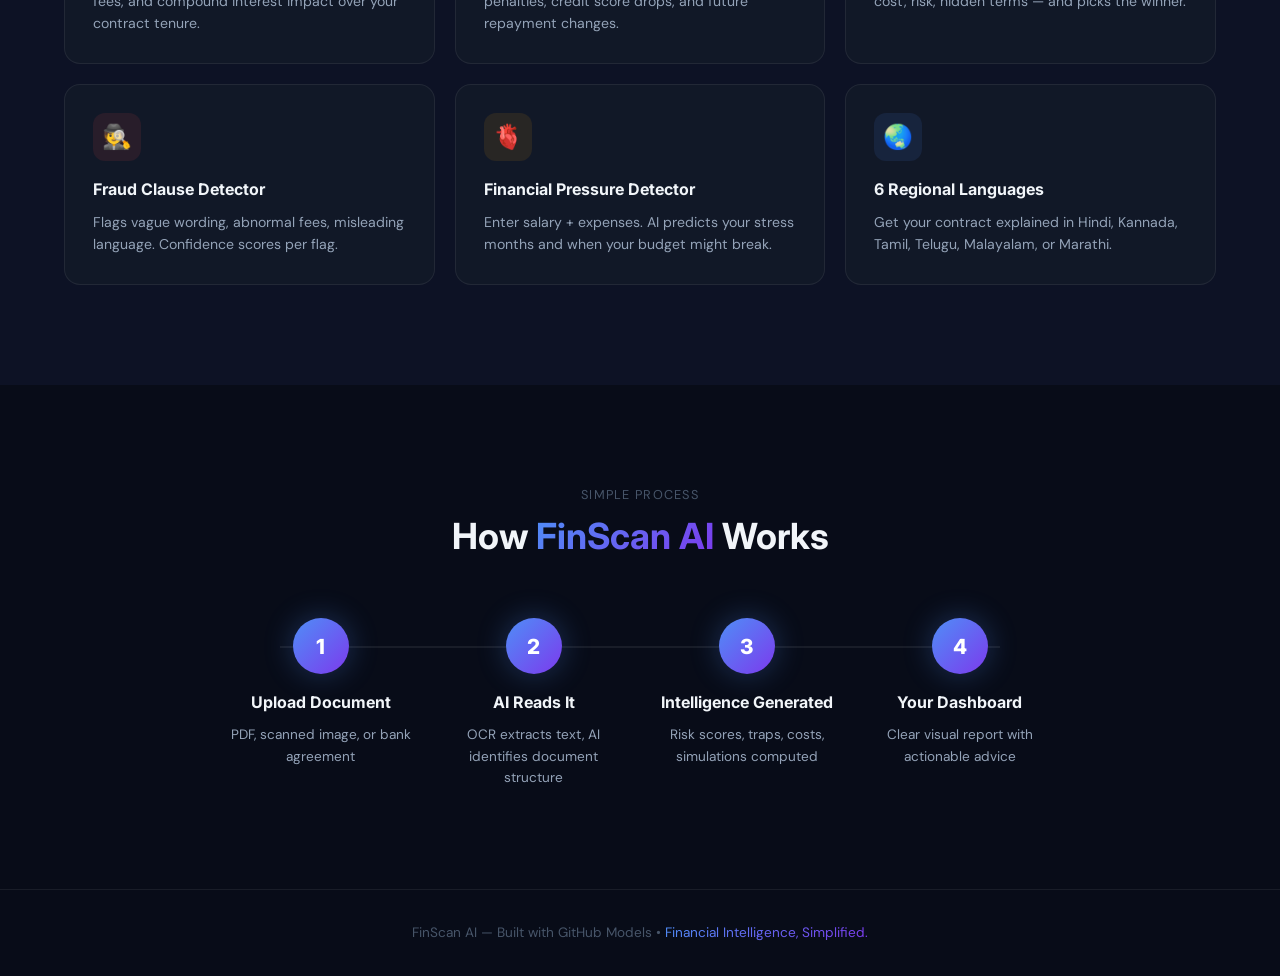
==== commit 8b6634d7: "msg" ====
--- a/frontend/index.html
+++ b/frontend/index.html
@@ -11,7 +11,7 @@
       document.documentElement.setAttribute('data-theme', theme);
     })();
   </script>
-  <meta name="description" content="FinScan AI decodes loan documents — detecting hidden traps, calculating real costs, and explaining legal jargon in plain language." />
+  <meta name="description" content="FinScan AI decodes financial documents — detecting hidden traps, calculating real costs, and explaining legal jargon in plain language." />
   <link rel="stylesheet" href="css/global.css" />
   <style>
     .hero {
@@ -93,17 +93,25 @@
 <nav class="navbar">
   <div class="nav-brand"><div class="logo-icon">🔍</div>FinScan AI</div>
   <div class="nav-links">
-    <a href="index.html" class="active">Home</a>
-    <a href="dashboard.html">Dashboard</a>
-    <a href="simulator.html">Simulator</a>
-    <a href="compare.html">Compare</a>
-    <a href="chat.html">AI Chat</a>
+    <a href="index.html" class="active" data-i18n="nav_home">Home</a>
+    <a href="dashboard.html" data-i18n="nav_dashboard">Dashboard</a>
+    <a href="simulator.html" data-i18n="nav_simulator">Simulator</a>
+    <a href="compare.html" data-i18n="nav_compare">Compare</a>
+    <a href="chat.html" data-i18n="nav_chat">AI Chat</a>
   </div>
   <div style="display:flex; align-items:center; gap:16px;">
     <button class="theme-toggle-btn" id="themeToggleBtn" onclick="toggleTheme()" title="Switch Theme">🌙</button>
     <div id="google_translate_element"></div>
+    <select id="langSelect" aria-label="Language selector" onchange="changeLang(this.value)" style="padding:6px;border-radius:6px;border:1px solid var(--border);background:transparent;color:var(--text-secondary);">
+      <option value="en">English</option>
+      <option value="hi">हिन्दी</option>
+      <option value="kn">ಕನ್ನಡ</option>
+      <option value="ta">தமிழ்</option>
+      <option value="te">తెలుగు</option>
+      <option value="mr">मराठी</option>
+    </select>
     <div id="navCtaArea">
-    <button class="nav-cta" onclick="window.location.href='auth.html'">Portal Login</button>
+    <button class="nav-cta" onclick="window.location.href='auth.html'" data-i18n="portal_login">Portal Login</button>
   </div>
   </div>
 </nav>
@@ -112,33 +120,28 @@
   <div class="hero-bg"></div><div class="grid-lines"></div>
   <div class="hero-inner">
     <div class="animate-fade-up">
-      <div class="hero-tag"><span class="dot"></span> AI Financial Intelligence · GitHub Models</div>
-      <h1 class="hero-title">
-        Your Financial Document<br>
-        <span class="grad-text">Decoded in Seconds.</span><br>
-        Not Summaries —<br>
-        <span class="grad-text-danger">Intelligence.</span>
-      </h1>
-      <p class="hero-desc">FinScan AI finds hidden traps, calculates the <em>real</em> cost, and explains every clause like a trusted friend — before you sign.</p>
+      <div class="hero-tag" data-i18n="hero_tag"><span class="dot"></span> AI Financial Intelligence · GitHub Models</div>
+      <h1 class="hero-title" data-i18n="hero_title">Your Financial Document\nDecoded in Seconds.\nNot Summaries — Intelligence.</h1>
+      <p class="hero-desc" data-i18n="hero_desc">FinScan AI finds hidden traps, calculates the <em>real</em> cost, and explains every clause like a trusted friend — before you sign.</p>
       <div class="hero-cta">
-        <button class="btn btn-primary" onclick="triggerUploadGuard()">🚀 Analyze My Document</button>
-        <a href="dashboard.html?demo=1" class="btn btn-secondary">Explore Demo</a>
+        <button class="btn btn-primary" onclick="triggerUploadGuard()" data-i18n="analyze_btn">🚀 Analyze My Document</button>
+        <a href="dashboard.html?demo=1" class="btn btn-secondary" data-i18n="explore_btn">Explore Demo</a>
       </div>
       <div class="hero-stats">
-        <div class="hero-stat"><div class="num grad-text">12+</div><div class="lbl">AI Features</div></div>
-        <div class="hero-stat"><div class="num grad-text">30s</div><div class="lbl">Analysis Time</div></div>
-        <div class="hero-stat"><div class="num grad-text">6</div><div class="lbl">Languages</div></div>
+        <div class="hero-stat"><div class="num grad-text">12+</div><div class="lbl" data-i18n="stat_features">AI Features</div></div>
+        <div class="hero-stat"><div class="num grad-text">30s</div><div class="lbl" data-i18n="stat_time">Analysis Time</div></div>
+        <div class="hero-stat"><div class="num grad-text">6</div><div class="lbl" data-i18n="stat_langs">Languages</div></div>
       </div>
     </div>
 
     <div class="hero-upload animate-fade-up" style="animation-delay:.2s">
       <div class="upload-card">
-        <div class="upload-card-title">🔍 Analyze Your Document</div>
-        <div class="upload-card-sub">PDF, scanned image, or agreement</div>
+        <div class="upload-card-title" data-i18n="upload_card_title">🔍 Analyze Your Document</div>
+        <div class="upload-card-sub" data-i18n="upload_card_sub">PDF, scanned image, or agreement</div>
         <div class="upload-zone" id="dropZone">
           <div class="upload-icon">📄</div>
-          <div class="upload-title">Drop your document here</div>
-          <div class="upload-subtitle">or click to browse files</div>
+          <div class="upload-title" data-i18n="upload_title">Drop your document here</div>
+          <div class="upload-subtitle" data-i18n="upload_subtitle">or click to browse files</div>
           <div class="upload-formats">
             <span class="upload-format-tag">PDF</span>
             <span class="upload-format-tag">JPG</span>
@@ -167,18 +170,18 @@
   <div class="section-top">
     <div class="section-label">Powered by GitHub Models GPT-4o</div>
     <h2><span class="grad-text">12 AI Features</span> That Protect You</h2>
-    <p style="color:var(--text-secondary);max-width:500px;margin:.8rem auto 0">Everything hidden in your loan document — exposed, explained, and quantified.</p>
+    <p style="color:var(--text-secondary);max-width:500px;margin:.8rem auto 0">Everything hidden in your agreement — exposed, explained, and quantified.</p>
   </div>
   <div class="features-grid">
     <div class="feature-card"><div class="feature-icon" style="background:rgba(239,68,68,.1)">⚠️</div><div class="feature-title">Hidden Trap Detector</div><div class="feature-desc">AI identifies penalty clauses, foreclosure charges, and variable rate risks most people ignore before signing.</div></div>
     <div class="feature-card"><div class="feature-icon" style="background:rgba(79,142,247,.1)">💬</div><div class="feature-title">Explain Like a Friend</div><div class="feature-desc">"Bank reserves right to revise rates" → "The bank can increase your EMI." Plain language, zero jargon.</div></div>
     <div class="feature-card"><div class="feature-icon" style="background:rgba(245,158,11,.1)">🎯</div><div class="feature-title">Risk Meter</div><div class="feature-desc">Visual risk indicator: Low / Medium / High / Critical. Sub-scores for penalties, stability, and fairness.</div></div>
-    <div class="feature-card"><div class="feature-icon" style="background:rgba(16,185,129,.1)">💰</div><div class="feature-title">Reality Cost Calculator</div><div class="feature-desc">See the full truth — total repayment, hidden fees, and compound interest impact over your loan tenure.</div></div>
+    <div class="feature-card"><div class="feature-icon" style="background:rgba(16,185,129,.1)">💰</div><div class="feature-title">Reality Cost Calculator</div><div class="feature-desc">See the full truth — total repayment, hidden fees, and compound interest impact over your contract tenure.</div></div>
     <div class="feature-card"><div class="feature-icon" style="background:rgba(124,58,237,.1)">🔮</div><div class="feature-title">What-If Simulator</div><div class="feature-desc">"What if I miss 2 EMIs?" Instant simulation of penalties, credit score drops, and future repayment changes.</div></div>
-    <div class="feature-card"><div class="feature-icon" style="background:rgba(6,182,212,.1)">⚔️</div><div class="feature-title">Loan Comparison Battle</div><div class="feature-desc">Upload 2-3 loan offers. AI compares cost, risk, hidden terms — and picks the winner.</div></div>
+    <div class="feature-card"><div class="feature-icon" style="background:rgba(6,182,212,.1)">⚔️</div><div class="feature-title">Comparison Battle</div><div class="feature-desc">Upload 2-3 document offers. AI compares cost, risk, hidden terms — and picks the winner.</div></div>
     <div class="feature-card"><div class="feature-icon" style="background:rgba(239,68,68,.1)">🕵️</div><div class="feature-title">Fraud Clause Detector</div><div class="feature-desc">Flags vague wording, abnormal fees, misleading language. Confidence scores per flag.</div></div>
     <div class="feature-card"><div class="feature-icon" style="background:rgba(245,158,11,.1)">🫀</div><div class="feature-title">Financial Pressure Detector</div><div class="feature-desc">Enter salary + expenses. AI predicts your stress months and when your budget might break.</div></div>
-    <div class="feature-card"><div class="feature-icon" style="background:rgba(79,142,247,.1)">🌏</div><div class="feature-title">6 Regional Languages</div><div class="feature-desc">Get your loan explained in Hindi, Kannada, Tamil, Telugu, Malayalam, or Marathi.</div></div>
+    <div class="feature-card"><div class="feature-icon" style="background:rgba(79,142,247,.1)">🌏</div><div class="feature-title">6 Regional Languages</div><div class="feature-desc">Get your contract explained in Hindi, Kannada, Tamil, Telugu, Malayalam, or Marathi.</div></div>
   </div>
 </section>
 
@@ -189,7 +192,7 @@
   </div>
   <div class="steps">
     <div class="step"><div class="step-num">1</div><div class="step-title">Upload Document</div><div class="step-desc">PDF, scanned image, or bank agreement</div></div>
-    <div class="step"><div class="step-num">2</div><div class="step-title">AI Reads It</div><div class="step-desc">OCR extracts text, AI identifies loan structure</div></div>
+    <div class="step"><div class="step-num">2</div><div class="step-title">AI Reads It</div><div class="step-desc">OCR extracts text, AI identifies document structure</div></div>
     <div class="step"><div class="step-num">3</div><div class="step-title">Intelligence Generated</div><div class="step-desc">Risk scores, traps, costs, simulations computed</div></div>
     <div class="step"><div class="step-num">4</div><div class="step-title">Your Dashboard</div><div class="step-desc">Clear visual report with actionable advice</div></div>
   </div>
@@ -199,7 +202,7 @@
 <div class="toast-container" id="toastBox"></div>
 
 <script>
-const API = window.location.origin.includes('localhost') || window.location.origin.includes('127.0.0.1') || window.location.origin === 'null' ? 'http://localhost:5000' : '';
+const API = window.location.origin.includes('localhost') || window.location.origin.includes('127.0.0.1') || window.location.origin === 'null' || window.location.protocol === 'file:' ? 'http://localhost:5000' : '';
 const dropZone = document.getElementById('dropZone');
 const fileInput = document.getElementById('fileInput');
 
@@ -266,7 +269,11 @@
     const ad = await ar.json();
     if (!ar.ok) throw new Error(ad.error || 'Analysis failed');
     step(5,'done');
+    localStorage.removeItem('ll_analysis');
     localStorage.setItem('ll_analysis', JSON.stringify(ad));
+    localStorage.setItem('ll_doc_id', ud.doc_id);
+    localStorage.setItem('ll_active_doc_id', ud.doc_id);
+    localStorage.setItem('ll_filename', ud.filename);
     toast('✅ Done! Loading dashboard…','success');
     setTimeout(() => window.location.href='dashboard.html', 800);
   } catch(e) {
@@ -312,6 +319,34 @@
 initThemeBtn();
 </script>
 
+<!-- Local i18n loader -->
+<script src="js/i18n.js"></script>
+<script>
+  // Force-setting language and reloading so translations apply reliably.
+  function changeLang(lang){
+    try{ localStorage.setItem('ll_lang', lang); }catch(e){}
+    // best-effort: tell backend
+    fetch('/api/set_language?lang='+lang).catch(()=>{});
+
+    // Prefer Google Translate widget if available
+    try{
+      const combo = document.querySelector('.goog-te-combo');
+      if(combo){
+        combo.value = lang;
+        combo.dispatchEvent(new Event('change'));
+        return;
+      }
+    }catch(e){ console.warn('google translate activation failed', e); }
+
+    // Fallback to local loader
+    if(window.appI18n){
+      try{ window.appI18n.setLang(lang); }catch(e){ console.warn(e); }
+    }
+    // final fallback: reload so server-side cookie is used
+    setTimeout(()=> location.reload(), 400);
+  }
+</script>
+
 <!-- Google Translate Script -->
 <script type="text/javascript">
 function googleTranslateElementInit() {
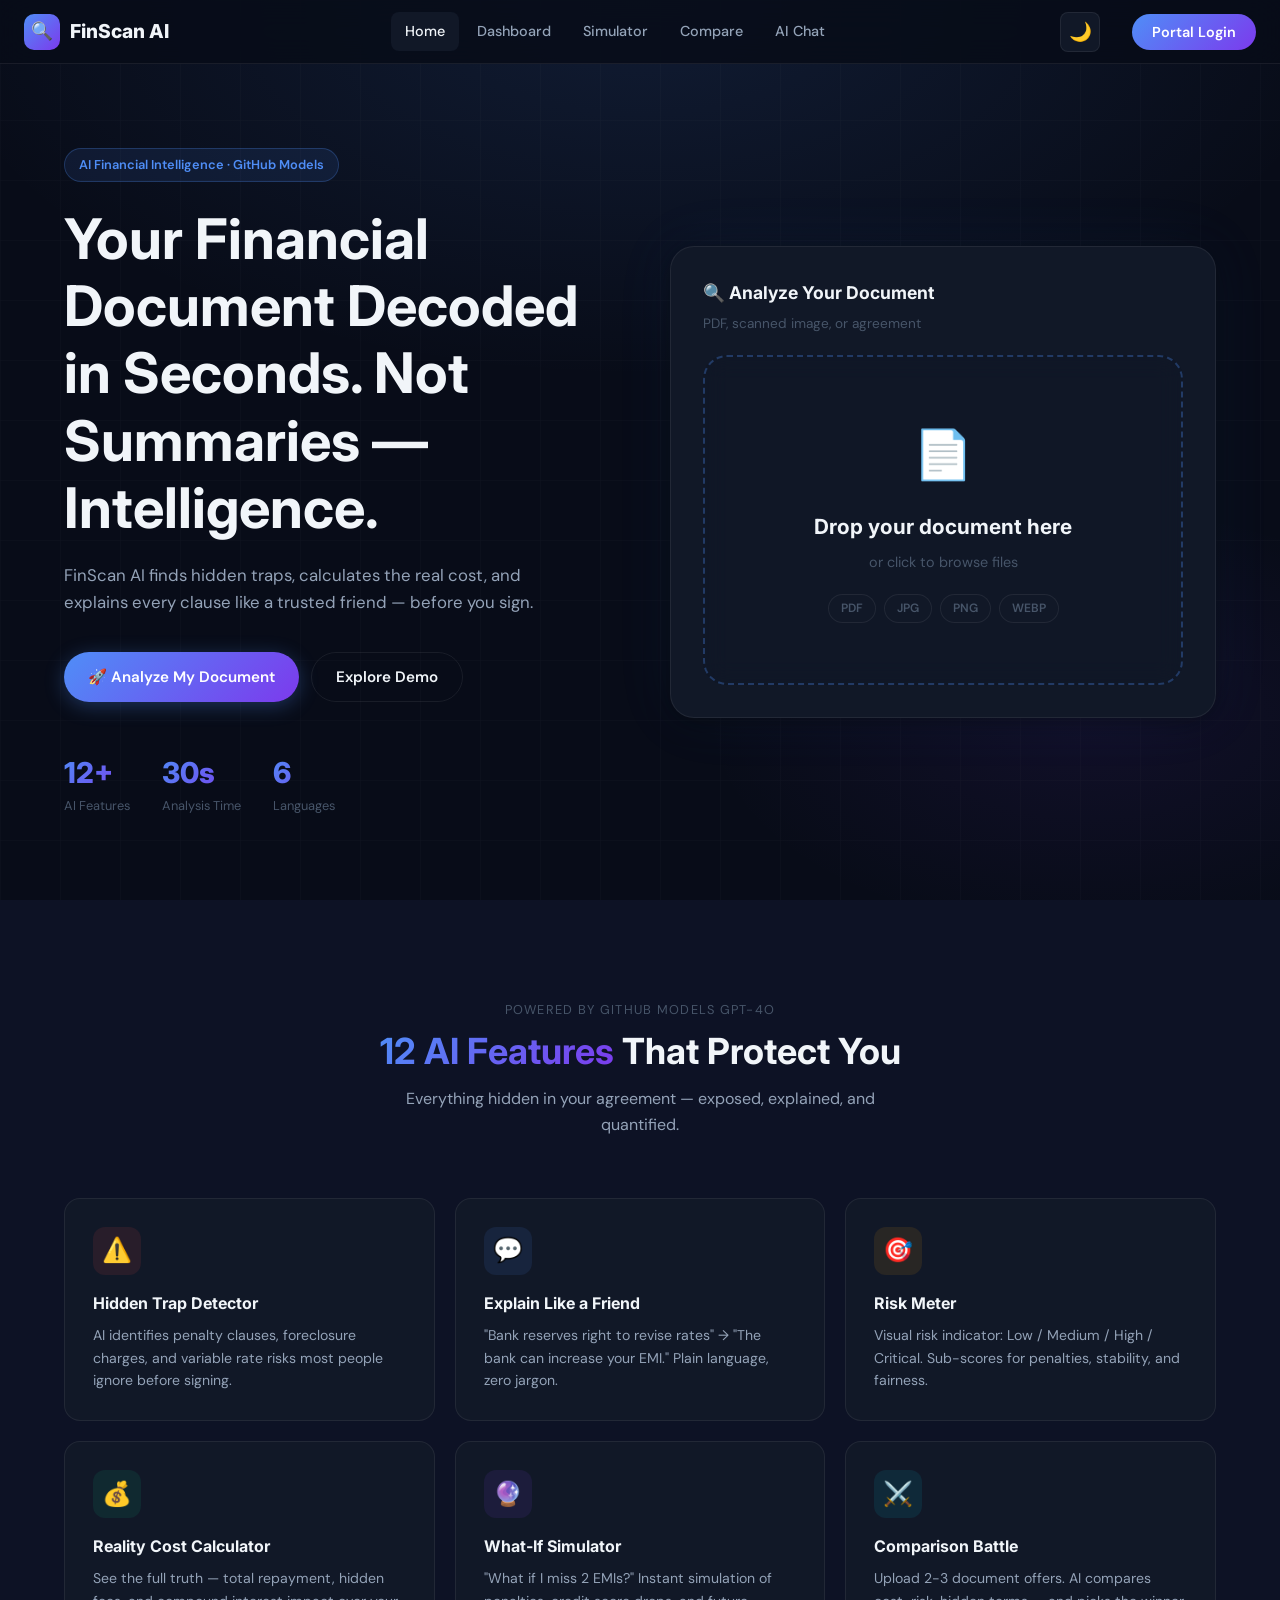
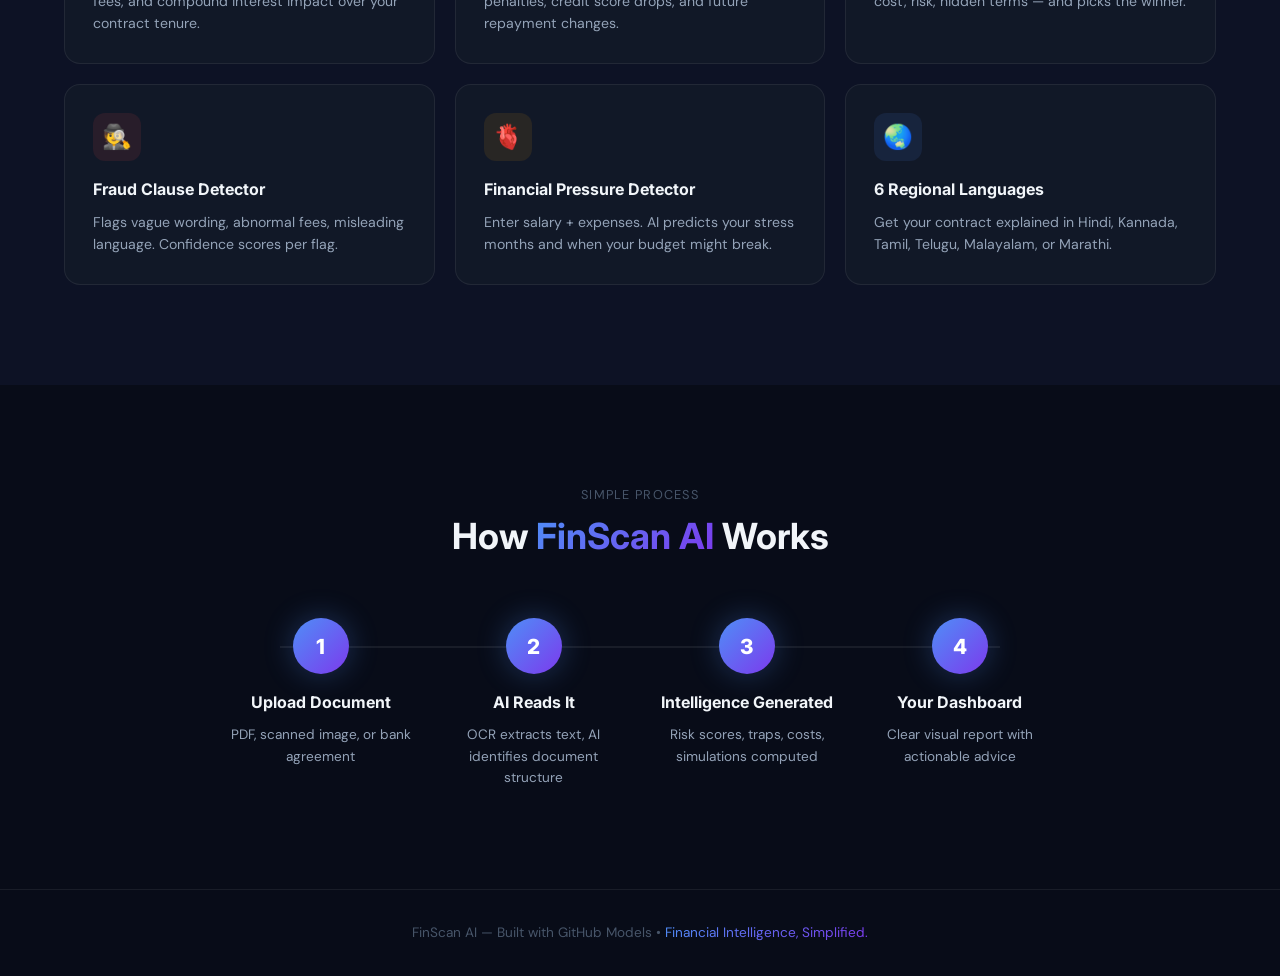
==== commit 74544de2: "msg1" ====
--- a/frontend/index.html
+++ b/frontend/index.html
@@ -102,12 +102,13 @@
   <div style="display:flex; align-items:center; gap:16px;">
     <button class="theme-toggle-btn" id="themeToggleBtn" onclick="toggleTheme()" title="Switch Theme">🌙</button>
     <div id="google_translate_element"></div>
-    <select id="langSelect" aria-label="Language selector" onchange="changeLang(this.value)" style="padding:6px;border-radius:6px;border:1px solid var(--border);background:transparent;color:var(--text-secondary);">
+    <select id="langSelect" class="language-select" aria-label="Language selector">
       <option value="en">English</option>
       <option value="hi">हिन्दी</option>
       <option value="kn">ಕನ್ನಡ</option>
       <option value="ta">தமிழ்</option>
       <option value="te">తెలుగు</option>
+      <option value="ml">മലയാളം</option>
       <option value="mr">मराठी</option>
     </select>
     <div id="navCtaArea">
@@ -321,29 +322,29 @@
 
 <!-- Local i18n loader -->
 <script src="js/i18n.js"></script>
+<script src="js/language-switcher.js"></script>
 <script>
   // Force-setting language and reloading so translations apply reliably.
   function changeLang(lang){
     try{ localStorage.setItem('ll_lang', lang); }catch(e){}
+    if(window.changeSiteLanguage){
+      window.changeSiteLanguage(lang);
+      return;
+    }
+    if(window.appI18n){
+      try{ window.appI18n.setLang(lang); }catch(e){ console.warn(e); }
+    }
     // best-effort: tell backend
     fetch('/api/set_language?lang='+lang).catch(()=>{});
 
-    // Prefer Google Translate widget if available
+    // Also trigger Google Translate for content not covered by local data-i18n keys.
     try{
       const combo = document.querySelector('.goog-te-combo');
       if(combo){
         combo.value = lang;
         combo.dispatchEvent(new Event('change'));
-        return;
       }
     }catch(e){ console.warn('google translate activation failed', e); }
-
-    // Fallback to local loader
-    if(window.appI18n){
-      try{ window.appI18n.setLang(lang); }catch(e){ console.warn(e); }
-    }
-    // final fallback: reload so server-side cookie is used
-    setTimeout(()=> location.reload(), 400);
   }
 </script>
 
@@ -356,9 +357,10 @@
     layout: google.translate.TranslateElement.InlineLayout.SIMPLE,
     autoDisplay: false
   }, 'google_translate_element');
+  if (window.onGoogleTranslateReady) window.onGoogleTranslateReady();
 }
 </script>
-<script type="text/javascript" src="//translate.google.com/translate_a/element.js?cb=googleTranslateElementInit"></script>
+<script type="text/javascript" src="https://translate.google.com/translate_a/element.js?cb=googleTranslateElementInit"></script>
 </body>
 </html>
 
--- a/frontend/css/global.css
+++ b/frontend/css/global.css
@@ -434,6 +434,30 @@
 #google_translate_element {
   display: flex;
   align-items: center;
+}
+
+.language-select {
+  display: none;
+}
+
+.app-language-select {
+  font-family: 'Inter', sans-serif;
+  background: var(--bg-secondary);
+  color: var(--text-primary);
+  border: 1px solid var(--border);
+  border-radius: var(--radius-md);
+  padding: 7px 12px;
+  font-size: 0.85rem;
+  font-weight: 600;
+  outline: none;
+  cursor: pointer;
+  transition: all 0.2s;
+}
+
+.app-language-select:hover,
+.app-language-select:focus {
+  border-color: var(--blue);
+  background: var(--bg-card);
 }
 
 .goog-te-gadget {
